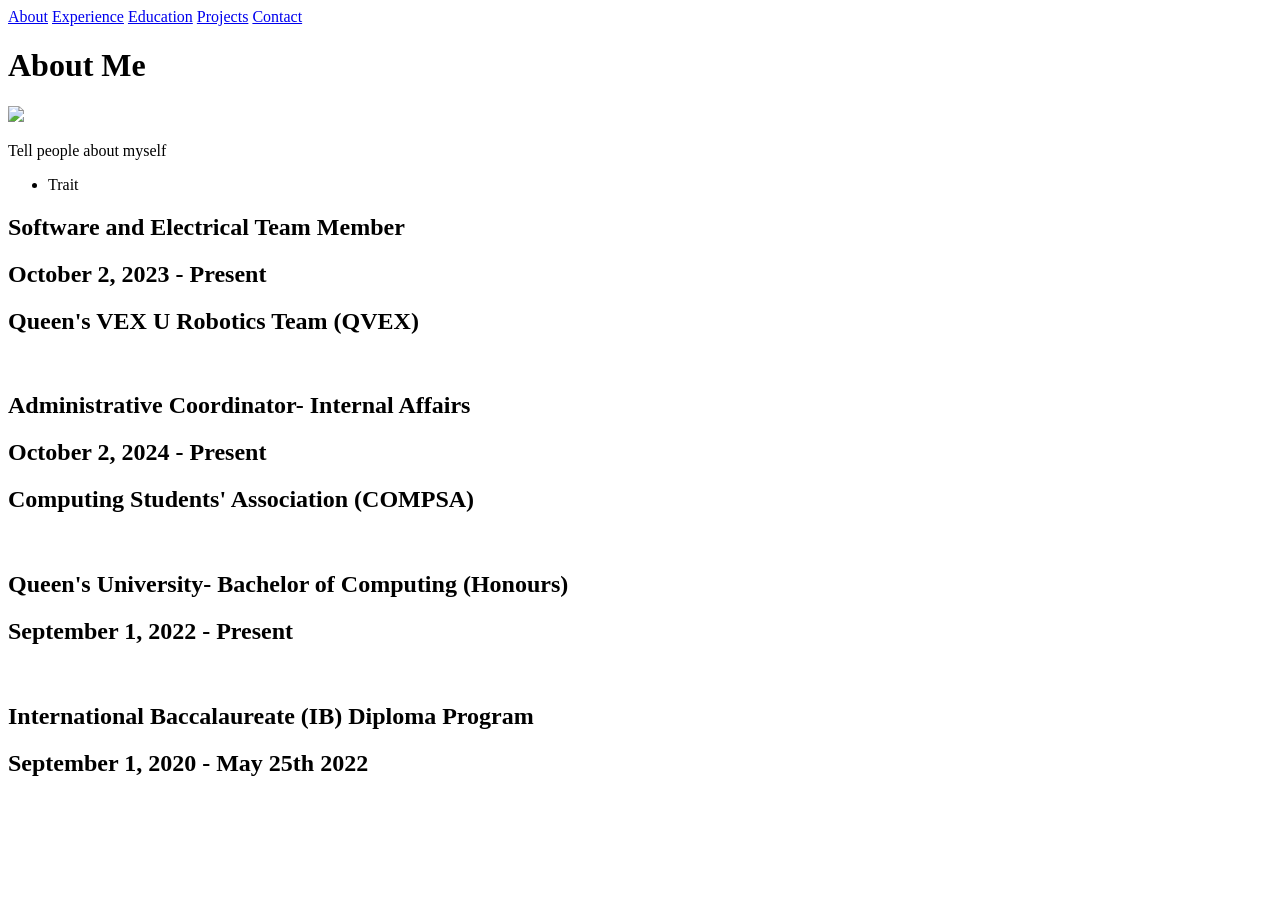
==== index.html @ 25662b06 "Basic structure, no styles" ====
<!DOCTYPE html>
<html>
    <head>
        <meta charset="utf-8">
        <title></title>
        <meta name="description" content="">
        <meta name="viewport" content="width=device-width, initial-scale=1">
        <link rel="stylesheet" href="styles/styles.css">
    </head>
    <body>
        <nav>
            <div class="buttons">
                <a href="#about">About</a>
                <a href="#experience">Experience</a>
                <a href="#education">Education</a>
                <a href="#projects">Projects</a>
                <a href="#">Contact</a>
            </div>
        </nav>

        <main>
            <div id="about" class="bio">
                <h1 class="section-header">About Me</h1>
                <!-- Image on the left, bio and skills/traits on right -->
                <div class="profile-photo">
                    <img src="img/profile.jpg">
                </div>
                <div class="bio">
                    <div class="description">
                        <p>Tell people about myself</p>
                    </div>
                    <div class="traits">
                        <!-- Put them in those oval-shaped things, add some hover effects maybe? -->
                         <ul class="traits">
                            <li>Trait</li>
                         </ul>
                    </div>
                </div>
            </div>

            <!-- Some stuff between sections if you want -->

            <div id="experience" class="experiences">
                <div class="entry">
                    <h2 class="entry-name">Software and Electrical Team Member</h2>
                    <h2 class="entry-duration">October 2, 2023 - Present</h2>
                    <h2 class="entry-subname">Queen's VEX U Robotics Team (QVEX)</h2>
                    <div class="entry-description">
                        <!-- Use a p or ul for description? -->
                    </div>
                    <div class="entry-photo">
                        <img src="">
                    </div>
                </div>
                
                <div class="entry">
                    <h2 class="entry-name">Administrative Coordinator- Internal Affairs</h2>
                    <h2 class="entry-duration">October 2, 2024 - Present</h2>
                    <h2 class="entry-subname">Computing Students' Association (COMPSA)</h2>
                    <div class="entry-description">
                        <!-- Use a p or ul for description? -->
                    </div>
                    <div class="entry-photo">
                        <img src="">
                    </div>
                </div>
            </div>

            <div id="education" class="education">
                <div class="entry">
                    <h2 class="entry-name">Queen's University- Bachelor of Computing (Honours)</h2>
                    <h2 class="entry-duration">September 1, 2022 - Present</h2>
                    <div class="entry-description">
                        <!-- Use a p or ul for description? -->
                    </div>
                    <div class="entry-photo">
                        <img src="">
                    </div>
                </div>

                <div class="entry">
                    <h2 class="entry-name">International Baccalaureate (IB) Diploma Program</h2>
                    <h2 class="entry-duration">September 1, 2020 - May 25th 2022</h2>
                    <div class="entry-description">
                        <!-- Use a p or ul for description? -->
                    </div>
                    <div class="entry-photo">
                        <img src="">
                    </div>
                </div>
            </div>
        </main>

        <footer id="contact">
            <!-- Linkedin, github, phone(?), queen's email, i dont want my contact info getting scraped though-->
             <span class="contact">
                <!-- An SVG and a name/link -->
             </span>
        </footer>
    </body>
</html>
---- styles/styles.css ----
/* Color scheme */
/* Spacing index e.g. 4px, 8px, etc... */
/* Font size index */
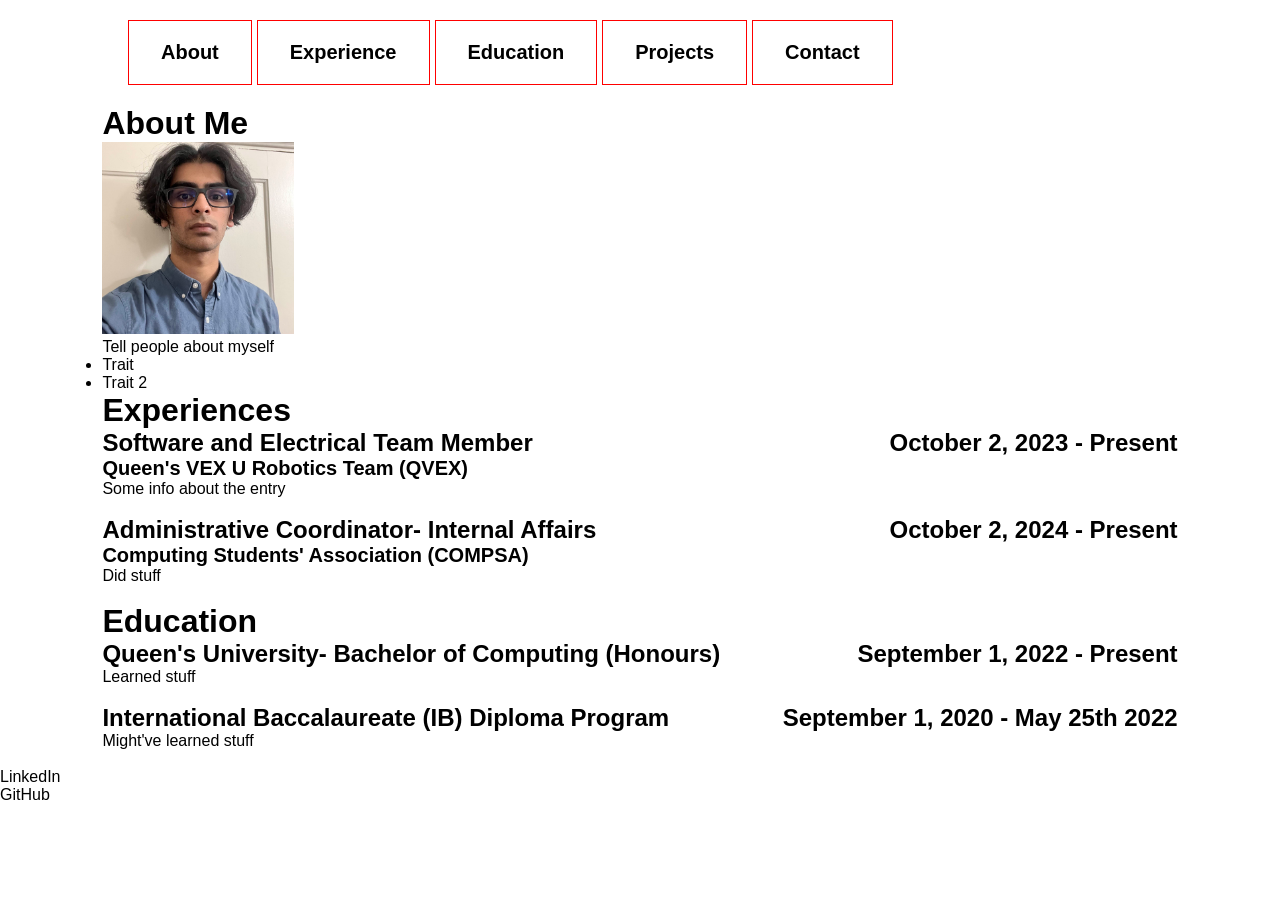
==== commit f83bdaf3: "More content and very basic layout work" ====
--- a/index.html
+++ b/index.html
@@ -9,13 +9,11 @@
     </head>
     <body>
         <nav>
-            <div class="buttons">
-                <a href="#about">About</a>
-                <a href="#experience">Experience</a>
-                <a href="#education">Education</a>
-                <a href="#projects">Projects</a>
-                <a href="#">Contact</a>
-            </div>
+            <a href="#about">About</a>
+            <a href="#experience">Experience</a>
+            <a href="#education">Education</a>
+            <a href="#projects">Projects</a>
+            <a href="#">Contact</a>
         </nav>
 
         <main>
@@ -25,7 +23,7 @@
                 <div class="profile-photo">
                     <img src="img/profile.jpg">
                 </div>
-                <div class="bio">
+                <div class="profile">
                     <div class="description">
                         <p>Tell people about myself</p>
                     </div>
@@ -33,6 +31,7 @@
                         <!-- Put them in those oval-shaped things, add some hover effects maybe? -->
                          <ul class="traits">
                             <li>Trait</li>
+                            <li>Trait 2</li>
                          </ul>
                     </div>
                 </div>
@@ -41,12 +40,16 @@
             <!-- Some stuff between sections if you want -->
 
             <div id="experience" class="experiences">
+                <h1 class="section-header">Experiences</h1>
                 <div class="entry">
-                    <h2 class="entry-name">Software and Electrical Team Member</h2>
-                    <h2 class="entry-duration">October 2, 2023 - Present</h2>
+                    <div class="entry-header">
+                        <h2 class="entry-name">Software and Electrical Team Member</h2>
+                        <h2 class="entry-duration">October 2, 2023 - Present</h2>
+                    </div>
                     <h2 class="entry-subname">Queen's VEX U Robotics Team (QVEX)</h2>
                     <div class="entry-description">
                         <!-- Use a p or ul for description? -->
+                         <p>Some info about the entry</p>
                     </div>
                     <div class="entry-photo">
                         <img src="">
@@ -54,11 +57,14 @@
                 </div>
                 
                 <div class="entry">
-                    <h2 class="entry-name">Administrative Coordinator- Internal Affairs</h2>
-                    <h2 class="entry-duration">October 2, 2024 - Present</h2>
+                    <div class="entry-header">
+                        <h2 class="entry-name">Administrative Coordinator- Internal Affairs</h2>
+                        <h2 class="entry-duration">October 2, 2024 - Present</h2>
+                    </div>
                     <h2 class="entry-subname">Computing Students' Association (COMPSA)</h2>
                     <div class="entry-description">
                         <!-- Use a p or ul for description? -->
+                         <p>Did stuff</p>
                     </div>
                     <div class="entry-photo">
                         <img src="">
@@ -67,11 +73,15 @@
             </div>
 
             <div id="education" class="education">
+                <h1 class="section-header">Education</h1>
                 <div class="entry">
-                    <h2 class="entry-name">Queen's University- Bachelor of Computing (Honours)</h2>
-                    <h2 class="entry-duration">September 1, 2022 - Present</h2>
+                    <div class="entry-header">
+                        <h2 class="entry-name">Queen's University- Bachelor of Computing (Honours)</h2>
+                        <h2 class="entry-duration">September 1, 2022 - Present</h2>
+                    </div>
                     <div class="entry-description">
                         <!-- Use a p or ul for description? -->
+                         <p>Learned stuff</p>
                     </div>
                     <div class="entry-photo">
                         <img src="">
@@ -79,10 +89,13 @@
                 </div>
 
                 <div class="entry">
-                    <h2 class="entry-name">International Baccalaureate (IB) Diploma Program</h2>
-                    <h2 class="entry-duration">September 1, 2020 - May 25th 2022</h2>
+                    <div class="entry-header">
+                        <h2 class="entry-name">International Baccalaureate (IB) Diploma Program</h2>
+                        <h2 class="entry-duration">September 1, 2020 - May 25th 2022</h2>
+                    </div>
                     <div class="entry-description">
                         <!-- Use a p or ul for description? -->
+                         <p>Might've learned stuff</p>
                     </div>
                     <div class="entry-photo">
                         <img src="">
@@ -95,6 +108,10 @@
             <!-- Linkedin, github, phone(?), queen's email, i dont want my contact info getting scraped though-->
              <span class="contact">
                 <!-- An SVG and a name/link -->
+                 <ul>
+                    <li>LinkedIn</li>
+                    <li>GitHub</li>
+                 </ul>
              </span>
         </footer>
     </body>
--- a/styles/styles.css
+++ b/styles/styles.css
@@ -1,3 +1,70 @@
 /* Color scheme */
 /* Spacing index e.g. 4px, 8px, etc... */
-/* Font size index */+/* Font size index */
+
+/*
+SPACING SYSTEM (px)
+2 / 4 / 8 / 12 / 16 / 24 / 32 / 48 / 64 / 80 / 96 / 128
+
+FONT SIZE SYSTEM (px)
+10 / 12 / 14 / 16 / 18 / 20 / 24 / 30 / 36 / 44 / 52 / 62 / 74 / 86 / 98
+
+MAIN COLOR: 
+  TINTS: 
+GRAY COLOR: 
+  TINTS: 
+
+ICON PACK: 
+*/
+
+* {
+  margin: 0;
+  padding: 0;
+  box-sizing: border-box;
+  font-family: sans-serif;
+}
+
+body {
+
+}
+
+nav {
+  display: flex;
+  margin: 20px 10vw;
+  gap: 5px;
+  justify-content: flex-start;
+}
+
+nav > a, nav > a:visited {
+  text-decoration: none;
+  color: black;
+  padding: 20px 32px;
+  border: 1px solid red;
+  font-size: 20px;
+  font-weight: 700;
+}
+
+main {
+  padding: 0 8vw;
+}
+
+.bio {
+
+}
+
+.section-header {
+
+}
+
+.profile-photo > img{
+  width: 15vw;
+}
+
+.entry-header {
+  display: flex;
+  justify-content: space-between;
+}
+
+.entry-subname {
+  font-size: 20px;
+}
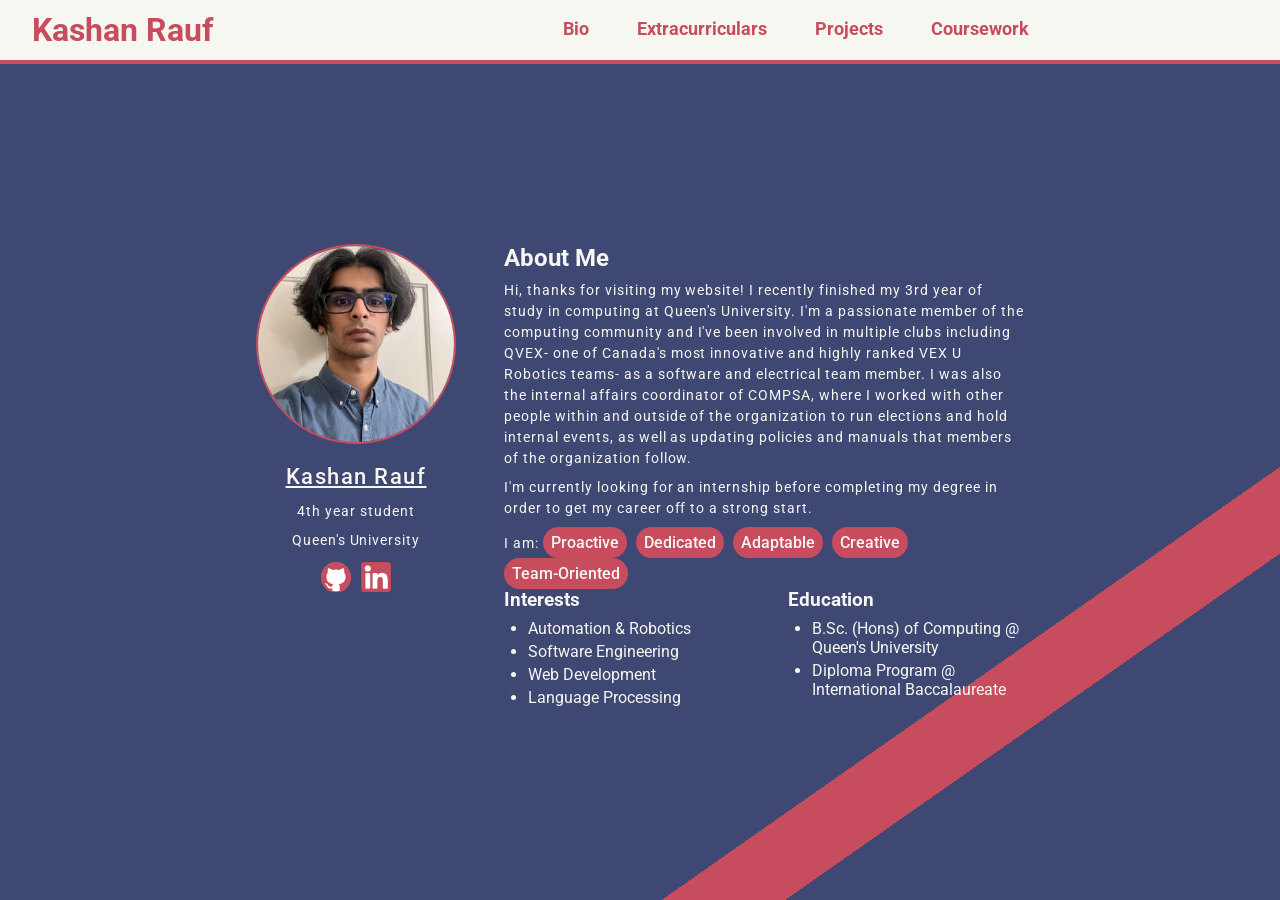
==== commit cc7fece8: "Overall layout and some content." ====
--- a/index.html
+++ b/index.html
@@ -1,118 +1,153 @@
 <!DOCTYPE html>
 <html>
-    <head>
-        <meta charset="utf-8">
-        <title></title>
-        <meta name="description" content="">
-        <meta name="viewport" content="width=device-width, initial-scale=1">
-        <link rel="stylesheet" href="styles/styles.css">
-    </head>
-    <body>
-        <nav>
-            <a href="#about">About</a>
-            <a href="#experience">Experience</a>
-            <a href="#education">Education</a>
-            <a href="#projects">Projects</a>
-            <a href="#">Contact</a>
+<head>
+    <meta charset="utf-8">
+    <title>Kashan Rauf</title>
+    <meta name="viewport" content="width=device-width, initial-scale=1">
+
+    <link rel="preconnect" href="https://fonts.googleapis.com">
+    <link rel="preconnect" href="https://fonts.gstatic.com" crossorigin>
+    <link
+        href="https://fonts.googleapis.com/css2?family=Roboto:ital,wght@0,100..900;1,100..900&family=Rubik:ital,wght@0,300..900;1,300..900&display=swap"
+        rel="stylesheet">
+    <link rel="stylesheet" href="styles/styles.css">
+</head>
+
+<body>
+    <header>
+        <h1>Kashan Rauf</h1>
+        <nav class="quick-links">
+            <ul>
+                <li><a href="#bio">Bio</a></li>
+                <li><a href="#extracurriculars">Extracurriculars</a></li>
+                <li><a href="#projects">Projects</a></li>
+                <li><a href="#coursework">Coursework</a></li>
+            </ul>
         </nav>
 
-        <main>
-            <div id="about" class="bio">
-                <h1 class="section-header">About Me</h1>
-                <!-- Image on the left, bio and skills/traits on right -->
-                <div class="profile-photo">
-                    <img src="img/profile.jpg">
-                </div>
-                <div class="profile">
-                    <div class="description">
-                        <p>Tell people about myself</p>
-                    </div>
-                    <div class="traits">
-                        <!-- Put them in those oval-shaped things, add some hover effects maybe? -->
-                         <ul class="traits">
-                            <li>Trait</li>
-                            <li>Trait 2</li>
-                         </ul>
-                    </div>
+        <div>
+        </div>
+    </header>
+
+    <main>
+        <div id="bio" class="subsection">
+            <div class="profile-left">
+                <img class="pfp" src="img/profile.jpg" />
+                <p>Kashan Rauf</p>
+                <p>4th year student</p>
+                <p>Queen's University</p>
+                <div class="socials">
+                    <span>
+                        <a href="https://github.com/KashanRauf" target="_blank">
+                            <svg class="social" viewBox="-2 -2 24.00 24.00" version="1.1"
+                                xmlns="http://www.w3.org/2000/svg" xmlns:xlink="http://www.w3.org/1999/xlink"
+                                fill="#ffffff" stroke="#ffffff" transform="rotate(0)">
+                                <g id="SVGRepo_bgCarrier" stroke-width="0"
+                                    transform="translate(1.8999999999999986,1.8999999999999986), scale(0.81)">
+                                    <rect x="-2" y="-2" width="24.00" height="24.00" rx="12" fill="#ffffff"
+                                        strokewidth="0"></rect>
+                                </g>
+                                <g id="SVGRepo_tracerCarrier" stroke-linecap="round" stroke-linejoin="round"
+                                    stroke="#CCCCCC" stroke-width="0.04"></g>
+                                <g id="SVGRepo_iconCarrier">
+                                    <defs> </defs>
+                                    <g id="Page-1" stroke-width="0.0002" fill="none" fill-rule="evenodd">
+                                        <g id="Dribbble-Light-Preview" transform="translate(-140.000000, -7559.000000)"
+                                            fill="#c74c5d">
+                                            <g id="icons" transform="translate(56.000000, 160.000000)">
+                                                <path
+                                                    d="M94,7399 C99.523,7399 104,7403.59 104,7409.253 C104,7413.782 101.138,7417.624 97.167,7418.981 C96.66,7419.082 96.48,7418.762 96.48,7418.489 C96.48,7418.151 96.492,7417.047 96.492,7415.675 C96.492,7414.719 96.172,7414.095 95.813,7413.777 C98.04,7413.523 100.38,7412.656 100.38,7408.718 C100.38,7407.598 99.992,7406.684 99.35,7405.966 C99.454,7405.707 99.797,7404.664 99.252,7403.252 C99.252,7403.252 98.414,7402.977 96.505,7404.303 C95.706,7404.076 94.85,7403.962 94,7403.958 C93.15,7403.962 92.295,7404.076 91.497,7404.303 C89.586,7402.977 88.746,7403.252 88.746,7403.252 C88.203,7404.664 88.546,7405.707 88.649,7405.966 C88.01,7406.684 87.619,7407.598 87.619,7408.718 C87.619,7412.646 89.954,7413.526 92.175,7413.785 C91.889,7414.041 91.63,7414.493 91.54,7415.156 C90.97,7415.418 89.522,7415.871 88.63,7414.304 C88.63,7414.304 88.101,7413.319 87.097,7413.247 C87.097,7413.247 86.122,7413.234 87.029,7413.87 C87.029,7413.87 87.684,7414.185 88.139,7415.37 C88.139,7415.37 88.726,7417.2 91.508,7416.58 C91.513,7417.437 91.522,7418.245 91.522,7418.489 C91.522,7418.76 91.338,7419.077 90.839,7418.982 C86.865,7417.627 84,7413.783 84,7409.253 C84,7403.59 88.478,7399 94,7399"
+                                                    id="github-[#c74c5d]"> </path>
+                                            </g>
+                                        </g>
+                                    </g>
+                                </g>
+                            </svg>
+                        </a>
+                    </span>
+                    <span>
+                        <a href="https://www.linkedin.com/in/kashan-rauf/" target="_blank">
+                            <svg class="social" version="1.1" id="Layer_1" xmlns="http://www.w3.org/2000/svg"
+                                xmlns:xlink="http://www.w3.org/1999/xlink" viewBox="-38.2 -38.2 458.40 458.40"
+                                xml:space="preserve" fill="#000000" stroke="#000000">
+                                <g id="SVGRepo_bgCarrier" stroke-width="0"
+                                    transform="translate(45.84,45.84), scale(0.76)">
+                                    <rect x="-38.2" y="-38.2" width="458.40" height="458.40" rx="0" fill="#ffffff"
+                                        strokewidth="0"></rect>
+                                </g>
+                                <g id="SVGRepo_tracerCarrier" stroke-linecap="round" stroke-linejoin="round"
+                                    stroke="#CCCCCC" stroke-width="0.764"></g>
+                                <g id="SVGRepo_iconCarrier">
+                                    <path style="fill:#c74c5d;"
+                                        d="M347.445,0H34.555C15.471,0,0,15.471,0,34.555v312.889C0,366.529,15.471,382,34.555,382h312.889 C366.529,382,382,366.529,382,347.444V34.555C382,15.471,366.529,0,347.445,0z M118.207,329.844c0,5.554-4.502,10.056-10.056,10.056 H65.345c-5.554,0-10.056-4.502-10.056-10.056V150.403c0-5.554,4.502-10.056,10.056-10.056h42.806 c5.554,0,10.056,4.502,10.056,10.056V329.844z M86.748,123.432c-22.459,0-40.666-18.207-40.666-40.666S64.289,42.1,86.748,42.1 s40.666,18.207,40.666,40.666S109.208,123.432,86.748,123.432z M341.91,330.654c0,5.106-4.14,9.246-9.246,9.246H286.73 c-5.106,0-9.246-4.14-9.246-9.246v-84.168c0-12.556,3.683-55.021-32.813-55.021c-28.309,0-34.051,29.066-35.204,42.11v97.079 c0,5.106-4.139,9.246-9.246,9.246h-44.426c-5.106,0-9.246-4.14-9.246-9.246V149.593c0-5.106,4.14-9.246,9.246-9.246h44.426 c5.106,0,9.246,4.14,9.246,9.246v15.655c10.497-15.753,26.097-27.912,59.312-27.912c73.552,0,73.131,68.716,73.131,106.472 L341.91,330.654L341.91,330.654z">
+                                    </path>
+                                </g>
+                            </svg>
+                        </a>
+                    </span>
                 </div>
             </div>
+            <div class="profile-main">
+                <h2>About Me</h2>
+                <p>
+                    Hi, thanks for visiting my website! I recently finished my 3rd year of study in computing at Queen's
+                    University.
+                    I'm a passionate member of the computing community and I've been involved in multiple clubs
+                    including QVEX- one of Canada's
+                    most innovative and highly ranked VEX U Robotics teams- as a software and electrical team member. I
+                    was also the internal
+                    affairs coordinator of COMPSA, where I worked with other people within and outside of
+                    the organization to run elections and hold internal events, as well as updating policies and manuals
+                    that members of the organization
+                    follow.
+                </p>
+                <p>
+                    I'm currently looking for an internship before completing my degree in order to get my career off to
+                    a strong start.
+                </p>
 
-            <!-- Some stuff between sections if you want -->
-
-            <div id="experience" class="experiences">
-                <h1 class="section-header">Experiences</h1>
-                <div class="entry">
-                    <div class="entry-header">
-                        <h2 class="entry-name">Software and Electrical Team Member</h2>
-                        <h2 class="entry-duration">October 2, 2023 - Present</h2>
-                    </div>
-                    <h2 class="entry-subname">Queen's VEX U Robotics Team (QVEX)</h2>
-                    <div class="entry-description">
-                        <!-- Use a p or ul for description? -->
-                         <p>Some info about the entry</p>
-                    </div>
-                    <div class="entry-photo">
-                        <img src="">
-                    </div>
-                </div>
-                
-                <div class="entry">
-                    <div class="entry-header">
-                        <h2 class="entry-name">Administrative Coordinator- Internal Affairs</h2>
-                        <h2 class="entry-duration">October 2, 2024 - Present</h2>
-                    </div>
-                    <h2 class="entry-subname">Computing Students' Association (COMPSA)</h2>
-                    <div class="entry-description">
-                        <!-- Use a p or ul for description? -->
-                         <p>Did stuff</p>
-                    </div>
-                    <div class="entry-photo">
-                        <img src="">
-                    </div>
+                <div class="traits">
+                    <p style="display: inline;">I am: </p>
+                    <li>Proactive</li>
+                    <li>Dedicated</li>
+                    <li>Adaptable</li>
+                    <li>Creative</li>
+                    <li>Team-Oriented</li>
                 </div>
             </div>
+            <div class="profile-sub">
+                <h3>Interests</h3>
+                <ul>
+                    <li>Automation & Robotics</li>
+                    <li>Software Engineering</li>
+                    <li>Web Development</li>
+                    <li>Language Processing</li>
+                </ul>
+            </div>
+            <div class="profile-sub">
+                <h3>Education</h3>
+                <ul>
+                    <li>B.Sc. (Hons) of Computing @ Queen's University</li>
+                    <li>Diploma Program @ International Baccalaureate</li>
+                </ul>
+            </div>
+        </div>
+        
+        <div id="extracurriculars" class="subsection" style="border: solid 1px cadetblue;">
+            <h2>Extracurricular Experiences</h2>
+        </div>
 
-            <div id="education" class="education">
-                <h1 class="section-header">Education</h1>
-                <div class="entry">
-                    <div class="entry-header">
-                        <h2 class="entry-name">Queen's University- Bachelor of Computing (Honours)</h2>
-                        <h2 class="entry-duration">September 1, 2022 - Present</h2>
-                    </div>
-                    <div class="entry-description">
-                        <!-- Use a p or ul for description? -->
-                         <p>Learned stuff</p>
-                    </div>
-                    <div class="entry-photo">
-                        <img src="">
-                    </div>
-                </div>
+        <div id="projects" class="subsection" style="border: solid 1px cadetblue;">
+            <h2>Personal Projects</h2>
+        </div>
 
-                <div class="entry">
-                    <div class="entry-header">
-                        <h2 class="entry-name">International Baccalaureate (IB) Diploma Program</h2>
-                        <h2 class="entry-duration">September 1, 2020 - May 25th 2022</h2>
-                    </div>
-                    <div class="entry-description">
-                        <!-- Use a p or ul for description? -->
-                         <p>Might've learned stuff</p>
-                    </div>
-                    <div class="entry-photo">
-                        <img src="">
-                    </div>
-                </div>
-            </div>
-        </main>
+        <div id="coursework" class="subsection" style="border: solid 1px cadetblue;">
+            <h2>Coursework</h2>
+        </div>
+    </main>
 
-        <footer id="contact">
-            <!-- Linkedin, github, phone(?), queen's email, i dont want my contact info getting scraped though-->
-             <span class="contact">
-                <!-- An SVG and a name/link -->
-                 <ul>
-                    <li>LinkedIn</li>
-                    <li>GitHub</li>
-                 </ul>
-             </span>
-        </footer>
-    </body>
+    <footer>
+
+    </footer>
+</body>
 </html>
--- a/styles/styles.css
+++ b/styles/styles.css
@@ -1,7 +1,3 @@
-/* Color scheme */
-/* Spacing index e.g. 4px, 8px, etc... */
-/* Font size index */
-
 /*
 SPACING SYSTEM (px)
 2 / 4 / 8 / 12 / 16 / 24 / 32 / 48 / 64 / 80 / 96 / 128
@@ -9,62 +5,189 @@
 FONT SIZE SYSTEM (px)
 10 / 12 / 14 / 16 / 18 / 20 / 24 / 30 / 36 / 44 / 52 / 62 / 74 / 86 / 98
 
-MAIN COLOR: 
+MAIN COLOR: #3F4773
   TINTS: 
-GRAY COLOR: 
+GRAY COLOR 1: #c74c5d
   TINTS: 
+GRAY COLOR 2: ##F7F7F2
+  TINTS: 
+HIGHLIGHT COLOR: #c74c5d
 
 ICON PACK: 
 */
+
+:root {
+  --main-col: #3F4773;
+  --gray-1: #c74c5d;
+  --gray-2: #F7F7F2;
+  --highlight-col: #c74c5d;
+}
 
 * {
   margin: 0;
   padding: 0;
   box-sizing: border-box;
-  font-family: sans-serif;
+  font-family: "Roboto", sans-serif;
 }
 
 body {
+  background-color: var(--gray-2);
+  color: var(--gray-1);
+  display: grid;
+  grid-template-rows: 64px 1fr;
+  grid-template-columns: auto;
+  height: 100vh;
+}
 
+header {
+  display: flex;
+  align-items: center;
+  justify-content: space-between;
+  padding: 0 32px;
+  border-bottom: solid 4px var(--gray-1);
 }
 
 nav {
-  display: flex;
-  margin: 20px 10vw;
-  gap: 5px;
-  justify-content: flex-start;
+  height: 100%;
 }
 
-nav > a, nav > a:visited {
-  text-decoration: none;
-  color: black;
-  padding: 20px 32px;
-  border: 1px solid red;
-  font-size: 20px;
-  font-weight: 700;
+.quick-links > ul {
+  display: flex;
+  width: 30vw;
+  align-items: center;
+  height: 100%;
+  list-style: none;
+
+  li {
+    height: 100%;
+    font-size: 18px;
+    font-weight: bold;
+    padding: 18px 24px;
+    box-shadow: inset 0 0px 0 -1px var(--gray-1);
+    transition: box-shadow .15s ease-in-out;
+
+    &:hover {
+      box-shadow: inset 0 -62px 0 -1px var(--gray-1);
+      color: var(--gray-2);
+      cursor: pointer;
+    }
+  }
+
+  a, a:hover, a:visited {
+    color: inherit;
+    text-decoration: none;
+  }
 }
 
 main {
-  padding: 0 8vw;
+  /* background-color: var(--main-col); */
+  background-image: linear-gradient(145deg, var(--main-col) 0 75%, var(--highlight-col) 75% 80%, var(--main-col) 80% 100%);
+  color: var(--gray-2);
+  padding: 0 20%;
+  
+  & p {
+    font-size: 14px;
+    line-height: 1.5em;
+    letter-spacing: .07em;
+  }
+
+  overflow-y: scroll;
+  scroll-behavior: smooth;
+  scrollbar-color: var(--gray-2) transparent;
+  scrollbar-width: thin;
+  scroll-snap-type: y proximity;
 }
 
-.bio {
-
+.subsection {
+  padding: 20vh 0;
+  margin-bottom: 12vh;
+  scroll-snap-align: start;
 }
 
-.section-header {
+#bio {
+  display: grid;
+  grid-template-columns: auto 1fr 1fr;
+  grid-template-rows: 1.8fr 1fr;
+  column-gap: 48px;
+  
 
+  & .traits > li {
+    display: inline-block;
+    color: var(--gray-2);
+    background-color: var(--highlight-col);
+    padding: 6px 8px;
+    border-radius: 24px;
+    font-weight: 500;
+    margin-right: 5px;
+    transition-duration: .35s;
+
+    &:hover {
+      cursor: pointer;
+      box-shadow: 0 2px 8px #dd6e7daa;
+      transform: translateY(-5px);
+    }
+  }
 }
 
-.profile-photo > img{
-  width: 15vw;
+.profile-left {
+  grid-row: 1 / 3;
+  grid-column: 1;
+  font-size: 18px;
+  text-align: center;
+
+  & > * {
+    margin-bottom: 8px;
+  }
+
+  & p:nth-of-type(1) {
+    font-size: 22px;
+    text-decoration: underline;
+    font-weight: 500;
+  }
 }
 
-.entry-header {
-  display: flex;
-  justify-content: space-between;
+.profile-main {
+  grid-row: 1;
+  grid-column: 2 / 4;
+
+  h2 {
+    margin-bottom: 8px;
+  }
+
+  p {
+    margin-bottom: 8px;
+  }
 }
 
-.entry-subname {
-  font-size: 20px;
+.profile-sub {
+  h3 {
+    margin-bottom: 8px;
+  }
+
+  ul {
+    margin-left: 24px;
+    li {
+      margin-bottom: 4px;
+    }
+  }
+}
+
+.pfp {
+  height: 200px;
+  border-radius: 50%;
+  border: solid 2px var(--highlight-col);
+  margin-bottom: 12px;
+}
+
+
+/* SVG Icons */
+.socials {
+  & a, a:hover, a:visited {
+    text-decoration: none;
+  }
+}
+
+.social {
+  height: 36px;
+  width: 36px;
 }
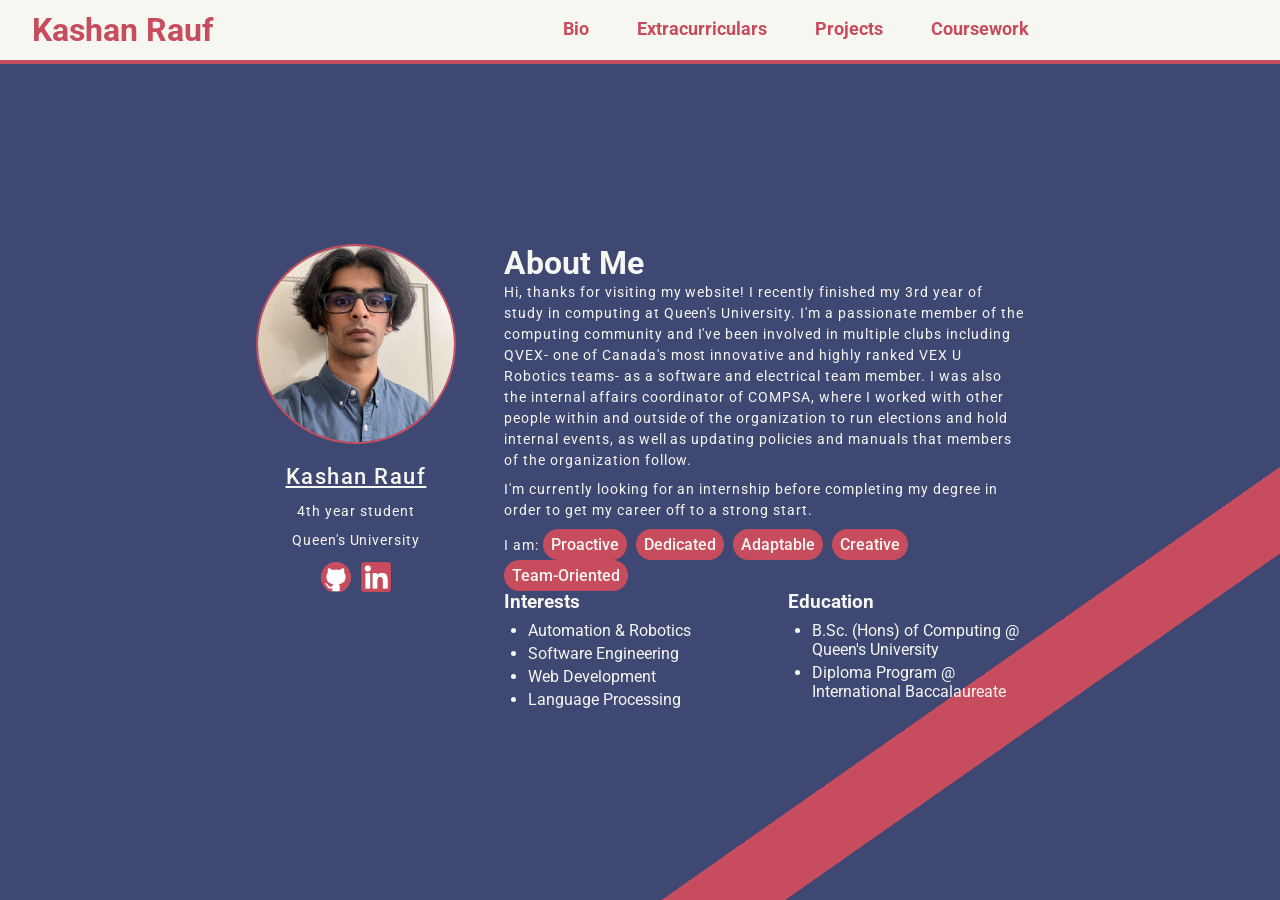
==== commit 3d6d1c23: "Added extracurriculars and part of projects section." ====
--- a/index.html
+++ b/index.html
@@ -88,7 +88,7 @@
                 </div>
             </div>
             <div class="profile-main">
-                <h2>About Me</h2>
+                <h1>About Me</h1>
                 <p>
                     Hi, thanks for visiting my website! I recently finished my 3rd year of study in computing at Queen's
                     University.
@@ -133,16 +133,96 @@
             </div>
         </div>
         
-        <div id="extracurriculars" class="subsection" style="border: solid 1px cadetblue;">
-            <h2>Extracurricular Experiences</h2>
-        </div>
-
-        <div id="projects" class="subsection" style="border: solid 1px cadetblue;">
-            <h2>Personal Projects</h2>
-        </div>
-
-        <div id="coursework" class="subsection" style="border: solid 1px cadetblue;">
-            <h2>Coursework</h2>
+        <div id="extracurriculars" class="subsection">
+            <h1>Extracurricular Experiences</h1>
+            <div class="subsection-entry">
+                <!-- Position and time range -->
+                <div class="entry-header">
+                    <h2>Software & Electrical Team Member</h2>
+                    <h2>Oct. 2023 - Present</h2>
+                </div>
+                <div class="entry-body">
+                    <div>
+                        <!-- Organization -->
+                        <h3>Queen's VEX U Robotics Team</h3>
+                        <ul>
+                            <li>As a member of QVEX, I've had the chance to work with and learn from many talented peers and contribute to innovative, game-changing solutions to design problems faced by VEX Robotics teams.</li>
+                            <li>Encapsulated and integrated complex hardware subsystems to enable autonomous programming with real-time systems and remote control of robots for use in testing components and competitions.</li>
+                            <li>Designing and testing custom electronics and embedded systems, enabling support for innovative solutions using computer vision and Lidar-based GNC used by sophisticated autonomous routines.</li>
+                            <li>Used Rust to develop and document modules for the team's robot programming library, which enabled wireless communication between robots using radio components.</li>
+                        </ul>
+                    </div>
+                    <img src="img/qvex.jpg"/>
+                </div>
+            </div>
+
+            <div class="subsection-entry">
+                <!-- Position and time range -->
+                <div class="entry-header">
+                    <h2>Administrative Coordinator</h2>
+                    <h2>Oct. 2024 - May 2025</h2>
+                </div>
+                <div class="entry-body">
+                    <div>
+                        <!-- Organization -->
+                        <h3>Computing Students' Association</h3>
+                        <ul>
+                            <li>Joining COMPSA was my way of giving back to the amazing community that makes the Computing faculty at Queen's special. I had the chance to work with other students of all years, as well as organizations outside of Computing such as the HSS and AMS to organize events and make decisions that enhance the student life at Queen's.</li>
+                            <li>Tasked with overseeing the internal affairs of the organization and ensure proceedings run smoothly during council meetings and general assembly where decisions impacting over 1000 students are made.</li>
+                            <li>Ensure that constitution and policies align with organization/school values and incorporating them into activities and initiatives.</li>
+                            <li>Planning COMPSA council elections for executives and directors by gathering nominations, overseeing campaigning periods, and managing polls. Successfully coordinated with other organizations to execute, while working with marketing team to achieve a voter turnout of over 450 eligible students.</li>
+                        </ul>
+                    </div>
+                    <img src="put the group or portfolio photo here"/>
+                </div>
+            </div>
+        </div>
+
+        <div id="projects" class="subsection">
+            <h1>Personal Projects</h1>
+            <div class="subsection-entry">
+                <!-- Title with link -->
+                <div class="entry-header">
+                    <h2>Twitter Recreation</h2>
+                </div>
+                <div class="entry-body">
+                    <div>
+                        <!-- Tech Stack -->
+                        <h3>Java, Maven, Spring Boot, Spring Security, ReactJS, MySQL, JWT</h3>
+                        <ul>
+                            <li>The aim of this project is to recreate X (formerly Twitter) using technologies and skills I had been working on in smaller-scale projects. It is currently a work in progress but substantial progress has been made.</li>
+                            <li>My intention is not to copy every feature, but to make a web app with a very similar premise. I do not intend to implement every feature that X has, but to focus on major functionalities and original features not seen in X.</li>
+                            <li>Implements the Spring Boot/Security architectures to handle requests such as stateless authentication/registration and interaction with users and posts through secure REST APIs.</li>
+                            <li>The React-powered frontend mimics the original's to a degree, and it enables the intended user experiences- whether it be recreated or original.</li>
+                            <li>The unique features aim to emphasize internet subcultures and styles of communication that Gen Z is familiar with. One such example is the emote system, which allows for non-standard emoticons that align with references, ideas, and humour that Gen Z is familiar with.</li>
+                        </ul>
+                    </div>
+                    <img src=""/>
+                </div>
+            </div>
+            
+            <div class="subsection-entry">
+                <!-- Title with link -->
+                <div class="entry-header">
+                    <h2>Flight Booking System</h2>
+                </div>
+                <div class="entry-body">
+                    <div>
+                        <!-- Tech Stack -->
+                        <h3>Python, Flask, PyTest, MongoDB Atlas, HTML/CSS, Selenium</h3>
+                        <ul>
+                            <li>A group project I worked on with 2 others for a course: CISC 327 (Software Quality Assurance).</li>
+                            <li>The intention of the project is to give students the opportunity to work together in an agile, iterative development style to develop a piece of software complete with unit, integration, and coverage tests.</li>
+                            <li>The Flask frontend interacts with the Python backend to fetch/send data about users, available flights, and bookings to/from the NoSQL database.</li>
+                        </ul>
+                    </div>
+                    <img src=""/>
+                </div>
+            </div>
+        </div>
+
+        <div id="coursework" class="subsection">
+            <h1>Coursework</h1>
         </div>
     </main>
 
--- a/styles/styles.css
+++ b/styles/styles.css
@@ -18,9 +18,10 @@
 
 :root {
   --main-col: #3F4773;
-  --gray-1: #c74c5d;
+  --gray-1: #C74C5D;
   --gray-2: #F7F7F2;
-  --highlight-col: #c74c5d;
+  --gray-2-alt: #F7F7F2ca;
+  --highlight-col: #C74C5D;
 }
 
 * {
@@ -179,6 +180,39 @@
   margin-bottom: 12px;
 }
 
+.subsection-entry {
+  
+  margin: 12px 0;
+  .entry-header {
+    display: flex;
+    justify-content: space-between;
+    margin-bottom: 4px;
+    letter-spacing: .09em;
+  }
+
+  .entry-body {
+    letter-spacing: .07em;
+    padding: 0 8px;
+    display: flex;
+    justify-content: space-between;
+
+    ul {
+      margin-left: 24px;
+
+      li {
+        margin-bottom: 4px;
+        letter-spacing: .04em;
+        color: var(--gray-2-alt);
+      }
+    }
+
+    img {
+      margin-left: 18px;
+      max-width: 275px;
+      height: auto;
+    }
+  }
+}
 
 /* SVG Icons */
 .socials {
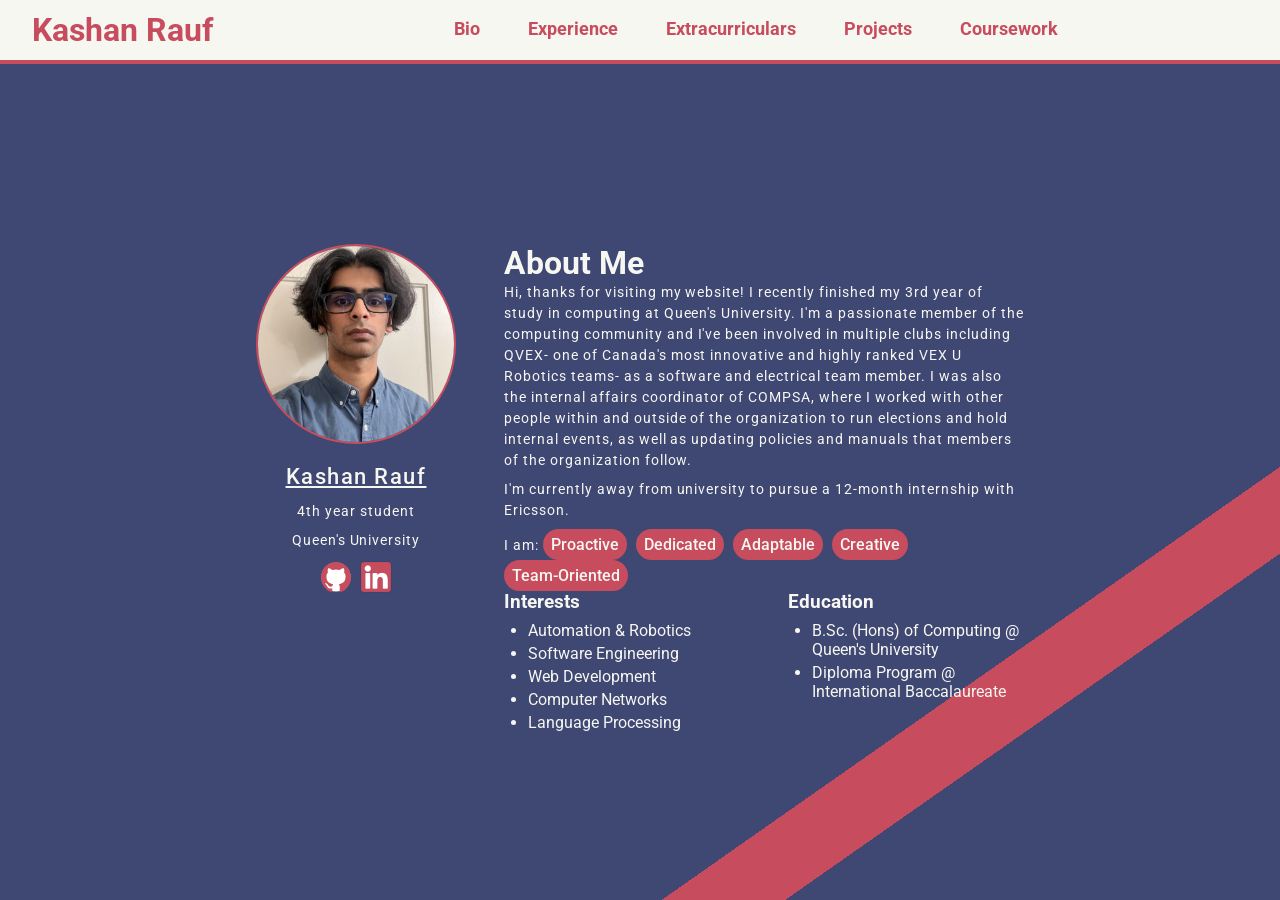
==== commit 15efc851: "Added an experience section and updated with upcoming internship." ====
--- a/index.html
+++ b/index.html
@@ -19,12 +19,15 @@
         <nav class="quick-links">
             <ul>
                 <li><a href="#bio">Bio</a></li>
+                <li><a href="#experience">Experience</a></li>
                 <li><a href="#extracurriculars">Extracurriculars</a></li>
                 <li><a href="#projects">Projects</a></li>
                 <li><a href="#coursework">Coursework</a></li>
             </ul>
         </nav>
 
+        <div>
+        </div>
         <div>
         </div>
     </header>
@@ -102,8 +105,7 @@
                     follow.
                 </p>
                 <p>
-                    I'm currently looking for an internship before completing my degree in order to get my career off to
-                    a strong start.
+                    I'm currently away from university to pursue a 12-month internship with Ericsson.
                 </p>
 
                 <div class="traits">
@@ -121,6 +123,7 @@
                     <li>Automation & Robotics</li>
                     <li>Software Engineering</li>
                     <li>Web Development</li>
+                    <li>Computer Networks</li>
                     <li>Language Processing</li>
                 </ul>
             </div>
@@ -132,9 +135,31 @@
                 </ul>
             </div>
         </div>
+
+        <div id="experience" class="subsection">
+            <h1>Experience</h1>
+            <div class="subsection-entry">
+                <div class="entry-header">
+                    <h2>RAN Troubleshooting Tech Support Co-Op</h2>
+                    <h2>Sep. 2025 - Present</h2>
+                </div>
+                <div class="entry-body">
+                    <div>
+                        <h3><a href="https://www.ericsson.com">Ericsson</a></h3>
+                        <ul>
+                            <li>Applied SW troubleshooting methodologies across RAN infrastructure.</li>
+                            <li>Collaborated with a team to analyze and investigate customer issues.</li>
+                            <li>Performing fault reproduction and handling configurations in applying RAN SW architecture and 3GPP.</li>
+                            <li>Operation and maintenance of SW/HW configurations.</li>
+                            <li>Implementation of AI and Machine Learning solutions to enhance uptime and effectiveness.</li>
+                        </ul>
+                    </div>
+                </div>
+            </div>
+        </div>
         
         <div id="extracurriculars" class="subsection">
-            <h1>Extracurricular Experiences</h1>
+            <h1>Extracurricular</h1>
             <div class="subsection-entry">
                 <!-- Position and time range -->
                 <div class="entry-header">
@@ -173,7 +198,7 @@
                             <li>Planning COMPSA council elections for executives and directors by gathering nominations, overseeing campaigning periods, and managing polls. Successfully coordinated with other organizations to execute, while working with marketing team to achieve a voter turnout of over 450 eligible students.</li>
                         </ul>
                     </div>
-                    <img src="put the group or portfolio photo here"/>
+                    <img src="img/compsa.jpg"/>
                 </div>
             </div>
         </div>
@@ -188,7 +213,7 @@
                 <div class="entry-body">
                     <div>
                         <!-- Tech Stack -->
-                        <h3>Java, Maven, Spring Boot, Spring Security, ReactJS, MySQL, JWT</h3>
+                        <h3>Java, Maven, Spring Boot, Spring Security, JavaScript, ReactJS, MySQL, JWT</h3>
                         <ul>
                             <li>The aim of this project is to recreate X (formerly Twitter) using technologies and skills I had been working on in smaller-scale projects. It is currently a work in progress but substantial progress has been made.</li>
                             <li>My intention is not to copy every feature, but to make a web app with a very similar premise. I do not intend to implement every feature that X has, but to focus on major functionalities and original features not seen in X.</li>
@@ -197,7 +222,7 @@
                             <li>The unique features aim to emphasize internet subcultures and styles of communication that Gen Z is familiar with. One such example is the emote system, which allows for non-standard emoticons that align with references, ideas, and humour that Gen Z is familiar with.</li>
                         </ul>
                     </div>
-                    <img src=""/>
+                    <img src="img/twitter_recreation.png"/>
                 </div>
             </div>
             
@@ -219,10 +244,259 @@
                     <img src=""/>
                 </div>
             </div>
+
+            <div class="subsection-entry">
+                <!-- Title with link -->
+                <div class="entry-header">
+                    <h2>Book Catalogue</h2>
+                </div>
+                <div class="entry-body">
+                    <div>
+                        <!-- Tech Stack -->
+                        <h3>JavaScript, MongoDB, ExpressJS, React, NodeJS, Vite</h3>
+                        <ul>
+                            <li>A react web app using the MERN stack, users can create, view, edit, and delete books.</li>
+                            <li>The frontend is modular and flexible since it is composed of several components designed for reusability.</li>
+                            <li>Uses a RESTful web API to allow users to interact with the system.</li>
+                        </ul>
+                    </div>
+                    <img src=""/>
+                </div>
+            </div>
+
+            <div class="subsection-entry">
+                <!-- Title with link -->
+                <div class="entry-header">
+                    <h2>Realm of Ruins (Unity Game)</h2>
+                </div>
+                <div class="entry-body">
+                    <div>
+                        <!-- Tech Stack -->
+                        <h3>Unity, C#</h3>
+                        <ul>
+                            <li>Developed from scratch with the effort of myself and 3 others. Planning, design, and development took place over the course of 3 months as an exhibit for the Queen's 2024 Creative Computing Showcase.</li>
+                            <li>Managed the development process and coordinated meetings and timelines to stay ahead of deadlines and ensure quality and polish.</li>
+                            <li>My main task was programming all mechanics and behaviors, as well as making item and projectile sprites.</li>
+                        </ul>
+                    </div>
+                    <img src="img/unity_game.png"/>
+                </div>
+            </div>
+
+            <div class="subsection-entry">
+                <!-- Title with link -->
+                <div class="entry-header">
+                    <h2>Jetson Carrier Board</h2>
+                </div>
+                <div class="entry-body">
+                    <div>
+                        <!-- Tech Stack -->
+                        <h3>Electrical Engineering, Hardware Debugging, PCB Design, STM32, I2C, PCIe</h3>
+                        <ul>
+                            <li>Solved a critical error in a previous model by reviewing schematics and hardware debugging techniques.</li>
+                            <li>Redesigned various aspects of the previous iteration for compatibility with the Jetson Orin Nano (previously supported the Jetson Nano), including power delivery and sequencing.</li>
+                            <li>Implementing support for I2C cameras and LiDar modules used for computer vision and localization.</li>
+                            <li>Separate "debugging board" for examining input and output data from Jetson using USB and Ethernet.</li>
+                        </ul>
+                    </div>
+                    <img src=""/>
+                </div>
+            </div>
         </div>
 
         <div id="coursework" class="subsection">
             <h1>Coursework</h1>
+            <p>Courses that taught relevant skills/experiences only. Electives not related to the field are not included.</p>
+            <div class="subsection-entry">
+                <!-- Year/Term -->
+                <div class="entry-header">
+                    <h2>Winter 2025 (Third year)</h2>
+                </div>
+                <div class="entry-body">
+                    <div>
+                        <!-- Class/Description -->
+                        <h3>CISC 458- Programming Language Processors</h3>
+                        <ul>
+                            <li>Introduction to the systematic construction of a compiler.</li>
+                            <li>Grammars and languages, scanners, top-down and bottom-up parsing, runtime organization, symbol tables, internal representations; Polish notation, syntax trees, semantic routines, storage allocation, code generation, interpreters.</li>
+                        </ul>
+                        <h3>CISC 365- Algorithms I</h3>
+                        <ul>
+                            <li>Principles of design, analysis and implementation of efficient algorithms. Case studies from a variety of areas illustrate algorithmic paradigms.</li>
+                            <li>Divide and conquer methods, the greedy approach, branch and bound algorithms and dynamic programming.</li>
+                        </ul>
+                        <h3>CISC 352- Artificial Intelligence</h3>
+                        <ul>
+                            <li>An introduction to the basic principles and tools of artificial intelligence. Problem solving methods and knowledge representation techniques.</li>
+                            <li>Applying the intelligent agent paradigm as an underlying model for exploring AI problem domains, tools, and techniques.</li>
+                            <li>Intelligent agents. Search. Constraint satisfaction. Planning/automated planning. Bayesian networks. Probabilistic reasoning. Machine learning and deep learning.</li>
+                        </ul>
+                        <h3>CISC 332- Database Management Systems</h3>
+                        <ul>
+                            <li>Data models: relational, entity-relationship. Relational query languages: relational algebra and SQL. Relational database design.</li>
+                            <li>Application interfaces and embedded SQL. Storage and indexing.</li>
+                        </ul>
+                    </div>
+                </div>
+            </div>
+
+            <div class="subsection-entry">
+                <!-- Year/Term -->
+                <div class="entry-header">
+                    <h2>Fall 2025 (Third year)</h2>
+                </div>
+                <div class="entry-body">
+                    <div>
+                        <!-- Class/Description -->
+                        <h3>CISC 360- Programming Paradigms</h3>
+                        <ul>
+                            <li>Review of imperatives programming features. Introduction to other widely used programming paradigms. Functional programming languages, such as LISP and Haskell. Higher order functions, lazy evaluation, abstract and recursive types, structural induction, symbolic expressions.</li>
+                            <li>Logic programming languages, such as PROLOG. Operational interpretation of predicates and terms, proof search, unification, backtracking. Typical applications.</li>
+                        </ul>
+                        <h3>CISC 327- Software Quality Assurance</h3>
+                        <ul>
+                            <li>Validation of software throughout the life cycle.</li>
+                            <li>Comparative effectiveness in defect removal of formal methods (proofs of correctness), inspection (walkthroughs and reviews), and testing (unit, integration, and system testing; white box versus black box).</li>
+                        </ul>
+                        <h3>CISC 324- Operating Systems</h3>
+                        <ul>
+                            <li>Layered operating systems for conventional shared memory computers: concurrent processes.</li>
+                            <li>Synchronization and communication. Concurrent algorithms. Scheduling. Deadlock. Memory management. Protection. File systems. Device management. Typical layers.</li>
+                        </ul>
+                        <h3>CISC 322- Software Architecture</h3>
+                        <ul>
+                            <li>Abstractions and patterns of interactions and relationships among modules. Design recovery; relationship of architecture to requirements and testing.</li>
+                            <li>Students in groups of 5-6 analyze an open source repository in 3 stages: theoretical implementation, actual implementation, and improvement.</li>
+                        </ul>
+                    </div>
+                </div>
+            </div>
+
+            <div class="subsection-entry">
+                <!-- Year/Term -->
+                <div class="entry-header">
+                    <h2>Winter 2024 (Second year)</h2>
+                </div>
+                <div class="entry-body">
+                    <div>
+                        <!-- Class/Description -->
+                        <h3>CISC 235- Data Structures</h3>
+                        <ul>
+                            <li>Design and implementation of advanced data structures and related algorithms, including correctness and complexity analysis.</li>
+                            <li>Tradeoffs among alternative implementations of a module interface.</li>
+                        </ul>
+                        <h3>CISC 226- Game Design</h3>
+                        <ul>
+                            <li>An introduction to techniques for designing elementary computer games.</li>
+                            <li>Topics included game development tools and processes, principles of game design, game prototyping and game evaluation.</li>
+                            <li>Students undertook a final project (in teams of 4-5) to make a Unity game by applying the topics they have studied.</li>
+                        </ul>
+                        <h3>CISC 223- Software Specifications</h3>
+                        <ul>
+                            <li>Introduction to techniques for specifying the behaviour of software, with applications of these techniques to design, verification and construction of software.</li>
+                            <li>Logic-based techniques such as loop invariants and class invariants. Automata and grammar-based techniques, with applications to scanners, parsers, user-interface dialogs and embedded systems. Computability issues in software specifications.</li>
+                        </ul>
+                        <h3>CISC 220- System Level programming</h3>
+                        <ul>
+                            <li>Basic concepts of Unix-like systems. Shells and scripting. System-level programming in the C language. Software development tools and techniques.</li>
+                        </ul>
+                        <h3>COGS 100- Intro to Cognitive Science</h3>
+                        <ul>
+                            <li>A multidisciplinary approach to the study of the mind combining approached from philosophy, psychology, linguistics, neuroscience, anthropology, and artificial intelligence.</li>
+                            <li>Logic, rules, concepts, and other mental representations used to generate thought and behaviour. Implementation of computational and cognitive models of mental processes.</li>
+                        </ul>
+                    </div>
+                </div>
+            </div>
+
+            <div class="subsection-entry">
+                <!-- Year/Term -->
+                <div class="entry-header">
+                    <h2>Fall 2023 (Second year)</h2>
+                </div>
+                <div class="entry-body">
+                    <div>
+                        <!-- Class/Description -->
+                        <h3>CISC 221- Computer Architecture</h3>
+                        <ul>
+                            <li>The descriptive levels of computer architecture. Instruction-set architectures, assembly, data representation.</li>
+                            <li>Support for operating-system management and high-level languages. Input/output and interrupts. Designing for performance. Digital logic.</li>
+                        </ul>
+                        <h3>CISC 204- Logic for Computing Science</h3>
+                        <ul>
+                            <li>Elements of mathematical logic with computing applications.</li>
+                            <li>Formal proof systems for propositional and predicate logic. Interpretations, validity, and satisfiability. Introduction to soundness, completeness and decidability.</li>
+                        </ul>
+                        <h3>CISC 203- Discrete Math for Computing II</h3>
+                        <ul>
+                            <li>Advanced proof methods for discrete structures from an object-oriented perspective.</li>
+                            <li>Combinatorics: advanced counting methods. Solving and applying recurrence relations. Graph theory including graph algorithms, structural induction, and proofs.</li>
+                        </ul>
+                        <h3>STAT 263- Introduction to Statistics</h3>
+                        <ul>
+                            <li>A basic course in statistical methods with the necessary probability included.</li>
+                            <li>Topics include probability models, random variables, distributions, estimation, hypothesis testing, elementary nonparametric methods.</li>
+                        </ul>
+                    </div>
+                </div>
+            </div>
+
+            <div class="subsection-entry">
+                <!-- Year/Term -->
+                <div class="entry-header">
+                    <h2>Winter 2023 (First year)</h2>
+                </div>
+                <div class="entry-body">
+                    <div>
+                        <!-- Class/Description -->
+                        <h3>CISC 124- Intro to Computing Science II</h3>
+                        <ul>
+                            <li>Introduction to software design and development with the object-oriented paradigm, and its effect on abstraction and component re-use.</li>
+                            <li>Working in groups using incremental development and version management. Test driven development. Numerical computation.</li>
+                        </ul>
+                        <h3>MATH 121B- Differential & Integral Calculus</h3>
+                        <ul>
+                            <li>Continuation of MATH 121A.</li>
+                        </ul>
+                        <h3>MATH 111B- Linear Algebra</h3>
+                        <ul>
+                            <li> Continuation of MATH 111A.</li>
+                        </ul>
+                    </div>
+                </div>
+            </div>
+
+            <div class="subsection-entry">
+                <!-- Year/Term -->
+                <div class="entry-header">
+                    <h2>Fall 2022 (First year)</h2>
+                </div>
+                <div class="entry-body">
+                    <div>
+                        <!-- Class/Description -->
+                        <h3>CISC 121- Intro to Compuuting Science I</h3>
+                        <ul>
+                            <li>Introduction to design, analysis, and implementation of algorithms using Python.</li>
+                            <li>Recursion, backtracking, and exits. Linear data structures (stacks and queues). Elementary searching and sorting. Order-of-magnitude complexity. Documentation, iterative program development, translating natural language to code, testing and debugging.</li>
+                        </ul>
+                        <h3>CISC 102- Discrete Math for Computing I</h3>
+                        <ul>
+                            <li>Introduction to mathematical discourse and proof methods with a focus on discrete structures.</li>
+                            <li>Sets, sequences, and relations. Properties of the integers. Induction. Counting with permutations and combinations, pigeonhole principle. Principle of Inclusion-exclusion. Introduction to graphs and graph terminology.</li>
+                        </ul>
+                        <h3>MATH 121A- Differential & Integral Calculus</h3>
+                        <ul>
+                            <li>Differentiation and integration with applications to biology, physics, chemistry, economics, and social sciences.</li>
+                            <li>Topics included differential equations, multivariable differential calculus.</li>
+                        </ul>
+                        <h3>MATH 111A- Linear Algebra</h3>
+                        <ul>
+                            <li>An introduction to matrices and linear algebra. Emphasis on applications to biological and economic systems and to computer applications.</li>
+                            <li>Topics covered included systems of equations, eigenvalues, recursions, orthogonality, regression analysis, and geometric transformations.</li>
+                        </ul>
+                    </div>
+                </div>
+            </div>
         </div>
     </main>
 
--- a/styles/styles.css
+++ b/styles/styles.css
@@ -102,7 +102,6 @@
 .subsection {
   padding: 20vh 0;
   margin-bottom: 12vh;
-  scroll-snap-align: start;
 }
 
 #bio {
@@ -181,8 +180,8 @@
 }
 
 .subsection-entry {
-  
   margin: 12px 0;
+
   .entry-header {
     display: flex;
     justify-content: space-between;
@@ -190,6 +189,15 @@
     letter-spacing: .09em;
   }
 
+  h3 > a, h3 > a:visited {
+    color: inherit;
+    text-decoration: none;
+  }
+
+  h3 > a:hover {
+    text-decoration: underline;
+  }
+
   .entry-body {
     letter-spacing: .07em;
     padding: 0 8px;
@@ -208,8 +216,9 @@
 
     img {
       margin-left: 18px;
-      max-width: 275px;
-      height: auto;
+      max-width: 30%;
+      aspect-ratio: initial;
+      align-self:flex-start
     }
   }
 }
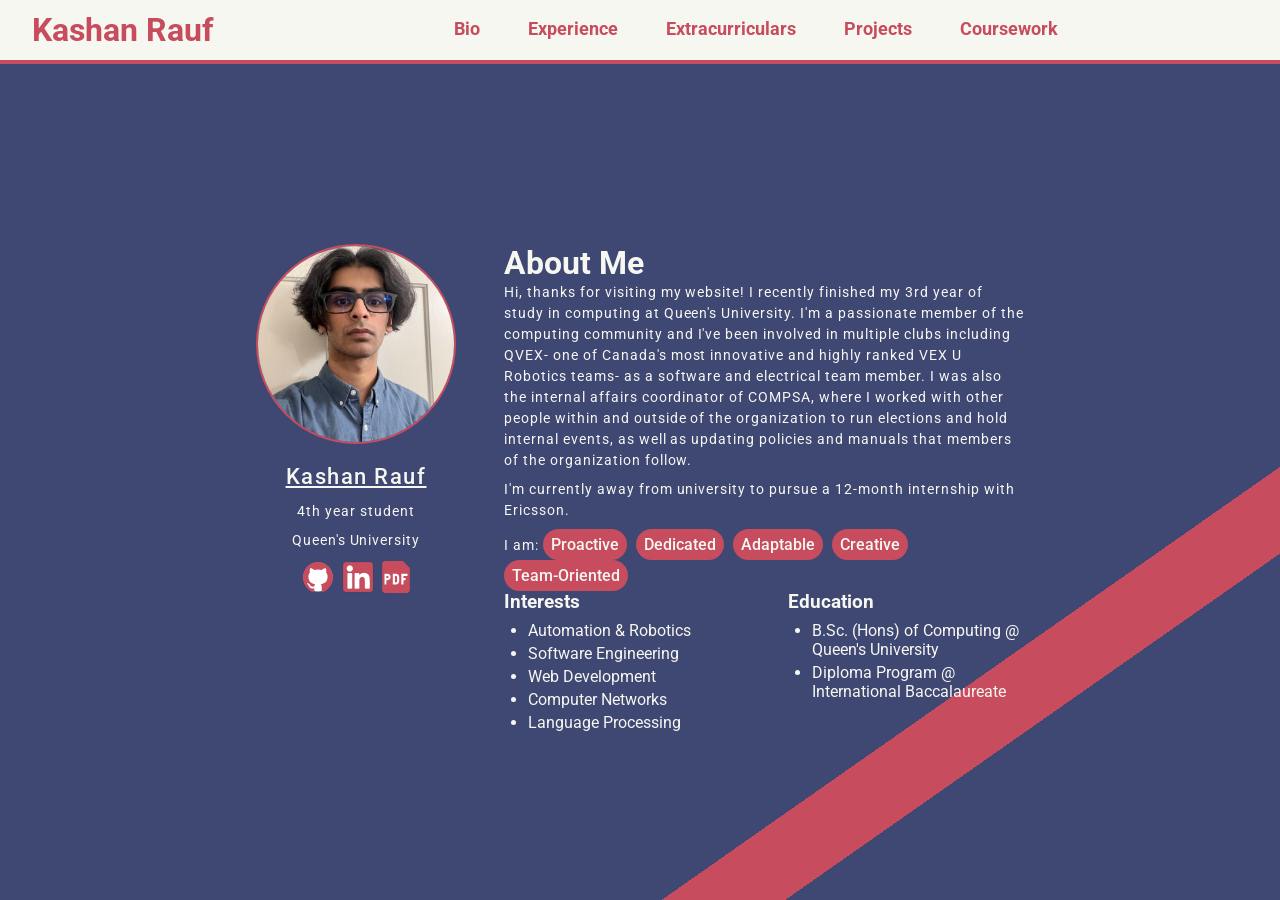
==== commit 397ba2ab: "addded resume" ====
--- a/index.html
+++ b/index.html
@@ -1,5 +1,6 @@
 <!DOCTYPE html>
 <html>
+
 <head>
     <meta charset="utf-8">
     <title>Kashan Rauf</title>
@@ -35,7 +36,7 @@
     <main>
         <div id="bio" class="subsection">
             <div class="profile-left">
-                <img class="pfp" src="img/profile.jpg" />
+                <img class="pfp" src="asset/profile.jpg" />
                 <p>Kashan Rauf</p>
                 <p>4th year student</p>
                 <p>Queen's University</p>
@@ -88,6 +89,21 @@
                             </svg>
                         </a>
                     </span>
+                    <span>
+                        <a href="asset/kashanrauf_resume.pdf" target="_blank">
+                            <svg class="social smaller" xmlns="http://www.w3.org/2000/svg" width="32px" height="24px" viewBox="0 0 15 15"
+                                fill="none">
+                                <rect xmlns="http://www.w3.org/2000/svg" x="2" y="5" width="11" height="9" fill="#ffffff"/>
+                                <path d="M3.5 8H3V7H3.5C3.77614 7 4 7.22386 4 7.5C4 7.77614 3.77614 8 3.5 8Z"
+                                    fill="#c74c5d" />
+                                <path d="M7 10V7H7.5C7.77614 7 8 7.22386 8 7.5V9.5C8 9.77614 7.77614 10 7.5 10H7Z"
+                                    fill="#c74c5d" />
+                                <path fill-rule="evenodd" clip-rule="evenodd" 
+                                    d="M1 1.5C1 0.671573 1.67157 0 2.5 0H10.7071L14 3.29289V13.5C14 14.3284 13.3284 15 12.5 15H2.5C1.67157 15 1 14.3284 1 13.5V1.5ZM3.5 6H2V11H3V9H3.5C4.32843 9 5 8.32843 5 7.5C5 6.67157 4.32843 6 3.5 6ZM7.5 6H6V11H7.5C8.32843 11 9 10.3284 9 9.5V7.5C9 6.67157 8.32843 6 7.5 6ZM10 11V6H13V7H11V8H12V9H11V11H10Z"
+                                    fill="#c74c5d" />
+                            </svg>
+                        </a>
+                    </span>
                 </div>
             </div>
             <div class="profile-main">
@@ -149,15 +165,17 @@
                         <ul>
                             <li>Applied SW troubleshooting methodologies across RAN infrastructure.</li>
                             <li>Collaborated with a team to analyze and investigate customer issues.</li>
-                            <li>Performing fault reproduction and handling configurations in applying RAN SW architecture and 3GPP.</li>
+                            <li>Performing fault reproduction and handling configurations in applying RAN SW
+                                architecture and 3GPP.</li>
                             <li>Operation and maintenance of SW/HW configurations.</li>
-                            <li>Implementation of AI and Machine Learning solutions to enhance uptime and effectiveness.</li>
+                            <li>Implementation of AI and Machine Learning solutions to enhance uptime and effectiveness.
+                            </li>
                         </ul>
                     </div>
                 </div>
             </div>
         </div>
-        
+
         <div id="extracurriculars" class="subsection">
             <h1>Extracurricular</h1>
             <div class="subsection-entry">
@@ -171,13 +189,20 @@
                         <!-- Organization -->
                         <h3>Queen's VEX U Robotics Team</h3>
                         <ul>
-                            <li>As a member of QVEX, I've had the chance to work with and learn from many talented peers and contribute to innovative, game-changing solutions to design problems faced by VEX Robotics teams.</li>
-                            <li>Encapsulated and integrated complex hardware subsystems to enable autonomous programming with real-time systems and remote control of robots for use in testing components and competitions.</li>
-                            <li>Designing and testing custom electronics and embedded systems, enabling support for innovative solutions using computer vision and Lidar-based GNC used by sophisticated autonomous routines.</li>
-                            <li>Used Rust to develop and document modules for the team's robot programming library, which enabled wireless communication between robots using radio components.</li>
-                        </ul>
-                    </div>
-                    <img src="img/qvex.jpg"/>
+                            <li>As a member of QVEX, I've had the chance to work with and learn from many talented peers
+                                and contribute to innovative, game-changing solutions to design problems faced by VEX
+                                Robotics teams.</li>
+                            <li>Encapsulated and integrated complex hardware subsystems to enable autonomous programming
+                                with real-time systems and remote control of robots for use in testing components and
+                                competitions.</li>
+                            <li>Designing and testing custom electronics and embedded systems, enabling support for
+                                innovative solutions using computer vision and Lidar-based GNC used by sophisticated
+                                autonomous routines.</li>
+                            <li>Used Rust to develop and document modules for the team's robot programming library,
+                                which enabled wireless communication between robots using radio components.</li>
+                        </ul>
+                    </div>
+                    <img src="asset/qvex.jpg" />
                 </div>
             </div>
 
@@ -192,13 +217,22 @@
                         <!-- Organization -->
                         <h3>Computing Students' Association</h3>
                         <ul>
-                            <li>Joining COMPSA was my way of giving back to the amazing community that makes the Computing faculty at Queen's special. I had the chance to work with other students of all years, as well as organizations outside of Computing such as the HSS and AMS to organize events and make decisions that enhance the student life at Queen's.</li>
-                            <li>Tasked with overseeing the internal affairs of the organization and ensure proceedings run smoothly during council meetings and general assembly where decisions impacting over 1000 students are made.</li>
-                            <li>Ensure that constitution and policies align with organization/school values and incorporating them into activities and initiatives.</li>
-                            <li>Planning COMPSA council elections for executives and directors by gathering nominations, overseeing campaigning periods, and managing polls. Successfully coordinated with other organizations to execute, while working with marketing team to achieve a voter turnout of over 450 eligible students.</li>
-                        </ul>
-                    </div>
-                    <img src="img/compsa.jpg"/>
+                            <li>Joining COMPSA was my way of giving back to the amazing community that makes the
+                                Computing faculty at Queen's special. I had the chance to work with other students of
+                                all years, as well as organizations outside of Computing such as the HSS and AMS to
+                                organize events and make decisions that enhance the student life at Queen's.</li>
+                            <li>Tasked with overseeing the internal affairs of the organization and ensure proceedings
+                                run smoothly during council meetings and general assembly where decisions impacting over
+                                1000 students are made.</li>
+                            <li>Ensure that constitution and policies align with organization/school values and
+                                incorporating them into activities and initiatives.</li>
+                            <li>Planning COMPSA council elections for executives and directors by gathering nominations,
+                                overseeing campaigning periods, and managing polls. Successfully coordinated with other
+                                organizations to execute, while working with marketing team to achieve a voter turnout
+                                of over 450 eligible students.</li>
+                        </ul>
+                    </div>
+                    <img src="asset/compsa.jpg" />
                 </div>
             </div>
         </div>
@@ -215,17 +249,27 @@
                         <!-- Tech Stack -->
                         <h3>Java, Maven, Spring Boot, Spring Security, JavaScript, ReactJS, MySQL, JWT</h3>
                         <ul>
-                            <li>The aim of this project is to recreate X (formerly Twitter) using technologies and skills I had been working on in smaller-scale projects. It is currently a work in progress but substantial progress has been made.</li>
-                            <li>My intention is not to copy every feature, but to make a web app with a very similar premise. I do not intend to implement every feature that X has, but to focus on major functionalities and original features not seen in X.</li>
-                            <li>Implements the Spring Boot/Security architectures to handle requests such as stateless authentication/registration and interaction with users and posts through secure REST APIs.</li>
-                            <li>The React-powered frontend mimics the original's to a degree, and it enables the intended user experiences- whether it be recreated or original.</li>
-                            <li>The unique features aim to emphasize internet subcultures and styles of communication that Gen Z is familiar with. One such example is the emote system, which allows for non-standard emoticons that align with references, ideas, and humour that Gen Z is familiar with.</li>
-                        </ul>
-                    </div>
-                    <img src="img/twitter_recreation.png"/>
-                </div>
-            </div>
-            
+                            <li>The aim of this project is to recreate X (formerly Twitter) using technologies and
+                                skills I had been working on in smaller-scale projects. It is currently a work in
+                                progress but substantial progress has been made.</li>
+                            <li>My intention is not to copy every feature, but to make a web app with a very similar
+                                premise. I do not intend to implement every feature that X has, but to focus on major
+                                functionalities and original features not seen in X.</li>
+                            <li>Implements the Spring Boot/Security architectures to handle requests such as stateless
+                                authentication/registration and interaction with users and posts through secure REST
+                                APIs.</li>
+                            <li>The React-powered frontend mimics the original's to a degree, and it enables the
+                                intended user experiences- whether it be recreated or original.</li>
+                            <li>The unique features aim to emphasize internet subcultures and styles of communication
+                                that Gen Z is familiar with. One such example is the emote system, which allows for
+                                non-standard emoticons that align with references, ideas, and humour that Gen Z is
+                                familiar with.</li>
+                        </ul>
+                    </div>
+                    <img src="asset/twitter_recreation.png" />
+                </div>
+            </div>
+
             <div class="subsection-entry">
                 <!-- Title with link -->
                 <div class="entry-header">
@@ -236,12 +280,16 @@
                         <!-- Tech Stack -->
                         <h3>Python, Flask, PyTest, MongoDB Atlas, HTML/CSS, Selenium</h3>
                         <ul>
-                            <li>A group project I worked on with 2 others for a course: CISC 327 (Software Quality Assurance).</li>
-                            <li>The intention of the project is to give students the opportunity to work together in an agile, iterative development style to develop a piece of software complete with unit, integration, and coverage tests.</li>
-                            <li>The Flask frontend interacts with the Python backend to fetch/send data about users, available flights, and bookings to/from the NoSQL database.</li>
-                        </ul>
-                    </div>
-                    <img src=""/>
+                            <li>A group project I worked on with 2 others for a course: CISC 327 (Software Quality
+                                Assurance).</li>
+                            <li>The intention of the project is to give students the opportunity to work together in an
+                                agile, iterative development style to develop a piece of software complete with unit,
+                                integration, and coverage tests.</li>
+                            <li>The Flask frontend interacts with the Python backend to fetch/send data about users,
+                                available flights, and bookings to/from the NoSQL database.</li>
+                        </ul>
+                    </div>
+                    <img src="" />
                 </div>
             </div>
 
@@ -255,12 +303,14 @@
                         <!-- Tech Stack -->
                         <h3>JavaScript, MongoDB, ExpressJS, React, NodeJS, Vite</h3>
                         <ul>
-                            <li>A react web app using the MERN stack, users can create, view, edit, and delete books.</li>
-                            <li>The frontend is modular and flexible since it is composed of several components designed for reusability.</li>
+                            <li>A react web app using the MERN stack, users can create, view, edit, and delete books.
+                            </li>
+                            <li>The frontend is modular and flexible since it is composed of several components designed
+                                for reusability.</li>
                             <li>Uses a RESTful web API to allow users to interact with the system.</li>
                         </ul>
                     </div>
-                    <img src=""/>
+                    <img src="" />
                 </div>
             </div>
 
@@ -274,12 +324,16 @@
                         <!-- Tech Stack -->
                         <h3>Unity, C#</h3>
                         <ul>
-                            <li>Developed from scratch with the effort of myself and 3 others. Planning, design, and development took place over the course of 3 months as an exhibit for the Queen's 2024 Creative Computing Showcase.</li>
-                            <li>Managed the development process and coordinated meetings and timelines to stay ahead of deadlines and ensure quality and polish.</li>
-                            <li>My main task was programming all mechanics and behaviors, as well as making item and projectile sprites.</li>
-                        </ul>
-                    </div>
-                    <img src="img/unity_game.png"/>
+                            <li>Developed from scratch with the effort of myself and 3 others. Planning, design, and
+                                development took place over the course of 3 months as an exhibit for the Queen's 2024
+                                Creative Computing Showcase.</li>
+                            <li>Managed the development process and coordinated meetings and timelines to stay ahead of
+                                deadlines and ensure quality and polish.</li>
+                            <li>My main task was programming all mechanics and behaviors, as well as making item and
+                                projectile sprites.</li>
+                        </ul>
+                    </div>
+                    <img src="asset/unity_game.png" />
                 </div>
             </div>
 
@@ -293,20 +347,26 @@
                         <!-- Tech Stack -->
                         <h3>Electrical Engineering, Hardware Debugging, PCB Design, STM32, I2C, PCIe</h3>
                         <ul>
-                            <li>Solved a critical error in a previous model by reviewing schematics and hardware debugging techniques.</li>
-                            <li>Redesigned various aspects of the previous iteration for compatibility with the Jetson Orin Nano (previously supported the Jetson Nano), including power delivery and sequencing.</li>
-                            <li>Implementing support for I2C cameras and LiDar modules used for computer vision and localization.</li>
-                            <li>Separate "debugging board" for examining input and output data from Jetson using USB and Ethernet.</li>
-                        </ul>
-                    </div>
-                    <img src=""/>
+                            <li>Solved a critical error in a previous model by reviewing schematics and hardware
+                                debugging techniques.</li>
+                            <li>Redesigned various aspects of the previous iteration for compatibility with the Jetson
+                                Orin Nano (previously supported the Jetson Nano), including power delivery and
+                                sequencing.</li>
+                            <li>Implementing support for I2C cameras and LiDar modules used for computer vision and
+                                localization.</li>
+                            <li>Separate "debugging board" for examining input and output data from Jetson using USB and
+                                Ethernet.</li>
+                        </ul>
+                    </div>
+                    <img src="" />
                 </div>
             </div>
         </div>
 
         <div id="coursework" class="subsection">
             <h1>Coursework</h1>
-            <p>Courses that taught relevant skills/experiences only. Electives not related to the field are not included.</p>
+            <p>Courses that taught relevant skills/experiences only. Electives not related to the field are not
+                included.</p>
             <div class="subsection-entry">
                 <!-- Year/Term -->
                 <div class="entry-header">
@@ -318,22 +378,30 @@
                         <h3>CISC 458- Programming Language Processors</h3>
                         <ul>
                             <li>Introduction to the systematic construction of a compiler.</li>
-                            <li>Grammars and languages, scanners, top-down and bottom-up parsing, runtime organization, symbol tables, internal representations; Polish notation, syntax trees, semantic routines, storage allocation, code generation, interpreters.</li>
+                            <li>Grammars and languages, scanners, top-down and bottom-up parsing, runtime organization,
+                                symbol tables, internal representations; Polish notation, syntax trees, semantic
+                                routines, storage allocation, code generation, interpreters.</li>
                         </ul>
                         <h3>CISC 365- Algorithms I</h3>
                         <ul>
-                            <li>Principles of design, analysis and implementation of efficient algorithms. Case studies from a variety of areas illustrate algorithmic paradigms.</li>
-                            <li>Divide and conquer methods, the greedy approach, branch and bound algorithms and dynamic programming.</li>
+                            <li>Principles of design, analysis and implementation of efficient algorithms. Case studies
+                                from a variety of areas illustrate algorithmic paradigms.</li>
+                            <li>Divide and conquer methods, the greedy approach, branch and bound algorithms and dynamic
+                                programming.</li>
                         </ul>
                         <h3>CISC 352- Artificial Intelligence</h3>
                         <ul>
-                            <li>An introduction to the basic principles and tools of artificial intelligence. Problem solving methods and knowledge representation techniques.</li>
-                            <li>Applying the intelligent agent paradigm as an underlying model for exploring AI problem domains, tools, and techniques.</li>
-                            <li>Intelligent agents. Search. Constraint satisfaction. Planning/automated planning. Bayesian networks. Probabilistic reasoning. Machine learning and deep learning.</li>
+                            <li>An introduction to the basic principles and tools of artificial intelligence. Problem
+                                solving methods and knowledge representation techniques.</li>
+                            <li>Applying the intelligent agent paradigm as an underlying model for exploring AI problem
+                                domains, tools, and techniques.</li>
+                            <li>Intelligent agents. Search. Constraint satisfaction. Planning/automated planning.
+                                Bayesian networks. Probabilistic reasoning. Machine learning and deep learning.</li>
                         </ul>
                         <h3>CISC 332- Database Management Systems</h3>
                         <ul>
-                            <li>Data models: relational, entity-relationship. Relational query languages: relational algebra and SQL. Relational database design.</li>
+                            <li>Data models: relational, entity-relationship. Relational query languages: relational
+                                algebra and SQL. Relational database design.</li>
                             <li>Application interfaces and embedded SQL. Storage and indexing.</li>
                         </ul>
                     </div>
@@ -350,23 +418,33 @@
                         <!-- Class/Description -->
                         <h3>CISC 360- Programming Paradigms</h3>
                         <ul>
-                            <li>Review of imperatives programming features. Introduction to other widely used programming paradigms. Functional programming languages, such as LISP and Haskell. Higher order functions, lazy evaluation, abstract and recursive types, structural induction, symbolic expressions.</li>
-                            <li>Logic programming languages, such as PROLOG. Operational interpretation of predicates and terms, proof search, unification, backtracking. Typical applications.</li>
+                            <li>Review of imperatives programming features. Introduction to other widely used
+                                programming paradigms. Functional programming languages, such as LISP and Haskell.
+                                Higher order functions, lazy evaluation, abstract and recursive types, structural
+                                induction, symbolic expressions.</li>
+                            <li>Logic programming languages, such as PROLOG. Operational interpretation of predicates
+                                and terms, proof search, unification, backtracking. Typical applications.</li>
                         </ul>
                         <h3>CISC 327- Software Quality Assurance</h3>
                         <ul>
                             <li>Validation of software throughout the life cycle.</li>
-                            <li>Comparative effectiveness in defect removal of formal methods (proofs of correctness), inspection (walkthroughs and reviews), and testing (unit, integration, and system testing; white box versus black box).</li>
+                            <li>Comparative effectiveness in defect removal of formal methods (proofs of correctness),
+                                inspection (walkthroughs and reviews), and testing (unit, integration, and system
+                                testing; white box versus black box).</li>
                         </ul>
                         <h3>CISC 324- Operating Systems</h3>
                         <ul>
-                            <li>Layered operating systems for conventional shared memory computers: concurrent processes.</li>
-                            <li>Synchronization and communication. Concurrent algorithms. Scheduling. Deadlock. Memory management. Protection. File systems. Device management. Typical layers.</li>
+                            <li>Layered operating systems for conventional shared memory computers: concurrent
+                                processes.</li>
+                            <li>Synchronization and communication. Concurrent algorithms. Scheduling. Deadlock. Memory
+                                management. Protection. File systems. Device management. Typical layers.</li>
                         </ul>
                         <h3>CISC 322- Software Architecture</h3>
                         <ul>
-                            <li>Abstractions and patterns of interactions and relationships among modules. Design recovery; relationship of architecture to requirements and testing.</li>
-                            <li>Students in groups of 5-6 analyze an open source repository in 3 stages: theoretical implementation, actual implementation, and improvement.</li>
+                            <li>Abstractions and patterns of interactions and relationships among modules. Design
+                                recovery; relationship of architecture to requirements and testing.</li>
+                            <li>Students in groups of 5-6 analyze an open source repository in 3 stages: theoretical
+                                implementation, actual implementation, and improvement.</li>
                         </ul>
                     </div>
                 </div>
@@ -382,28 +460,39 @@
                         <!-- Class/Description -->
                         <h3>CISC 235- Data Structures</h3>
                         <ul>
-                            <li>Design and implementation of advanced data structures and related algorithms, including correctness and complexity analysis.</li>
+                            <li>Design and implementation of advanced data structures and related algorithms, including
+                                correctness and complexity analysis.</li>
                             <li>Tradeoffs among alternative implementations of a module interface.</li>
                         </ul>
                         <h3>CISC 226- Game Design</h3>
                         <ul>
                             <li>An introduction to techniques for designing elementary computer games.</li>
-                            <li>Topics included game development tools and processes, principles of game design, game prototyping and game evaluation.</li>
-                            <li>Students undertook a final project (in teams of 4-5) to make a Unity game by applying the topics they have studied.</li>
+                            <li>Topics included game development tools and processes, principles of game design, game
+                                prototyping and game evaluation.</li>
+                            <li>Students undertook a final project (in teams of 4-5) to make a Unity game by applying
+                                the topics they have studied.</li>
                         </ul>
                         <h3>CISC 223- Software Specifications</h3>
                         <ul>
-                            <li>Introduction to techniques for specifying the behaviour of software, with applications of these techniques to design, verification and construction of software.</li>
-                            <li>Logic-based techniques such as loop invariants and class invariants. Automata and grammar-based techniques, with applications to scanners, parsers, user-interface dialogs and embedded systems. Computability issues in software specifications.</li>
+                            <li>Introduction to techniques for specifying the behaviour of software, with applications
+                                of these techniques to design, verification and construction of software.</li>
+                            <li>Logic-based techniques such as loop invariants and class invariants. Automata and
+                                grammar-based techniques, with applications to scanners, parsers, user-interface dialogs
+                                and embedded systems. Computability issues in software specifications.</li>
                         </ul>
                         <h3>CISC 220- System Level programming</h3>
                         <ul>
-                            <li>Basic concepts of Unix-like systems. Shells and scripting. System-level programming in the C language. Software development tools and techniques.</li>
+                            <li>Basic concepts of Unix-like systems. Shells and scripting. System-level programming in
+                                the C language. Software development tools and techniques.</li>
                         </ul>
                         <h3>COGS 100- Intro to Cognitive Science</h3>
                         <ul>
-                            <li>A multidisciplinary approach to the study of the mind combining approached from philosophy, psychology, linguistics, neuroscience, anthropology, and artificial intelligence.</li>
-                            <li>Logic, rules, concepts, and other mental representations used to generate thought and behaviour. Implementation of computational and cognitive models of mental processes.</li>
+                            <li>A multidisciplinary approach to the study of the mind combining approached from
+                                philosophy, psychology, linguistics, neuroscience, anthropology, and artificial
+                                intelligence.</li>
+                            <li>Logic, rules, concepts, and other mental representations used to generate thought and
+                                behaviour. Implementation of computational and cognitive models of mental processes.
+                            </li>
                         </ul>
                     </div>
                 </div>
@@ -419,23 +508,28 @@
                         <!-- Class/Description -->
                         <h3>CISC 221- Computer Architecture</h3>
                         <ul>
-                            <li>The descriptive levels of computer architecture. Instruction-set architectures, assembly, data representation.</li>
-                            <li>Support for operating-system management and high-level languages. Input/output and interrupts. Designing for performance. Digital logic.</li>
+                            <li>The descriptive levels of computer architecture. Instruction-set architectures,
+                                assembly, data representation.</li>
+                            <li>Support for operating-system management and high-level languages. Input/output and
+                                interrupts. Designing for performance. Digital logic.</li>
                         </ul>
                         <h3>CISC 204- Logic for Computing Science</h3>
                         <ul>
                             <li>Elements of mathematical logic with computing applications.</li>
-                            <li>Formal proof systems for propositional and predicate logic. Interpretations, validity, and satisfiability. Introduction to soundness, completeness and decidability.</li>
+                            <li>Formal proof systems for propositional and predicate logic. Interpretations, validity,
+                                and satisfiability. Introduction to soundness, completeness and decidability.</li>
                         </ul>
                         <h3>CISC 203- Discrete Math for Computing II</h3>
                         <ul>
                             <li>Advanced proof methods for discrete structures from an object-oriented perspective.</li>
-                            <li>Combinatorics: advanced counting methods. Solving and applying recurrence relations. Graph theory including graph algorithms, structural induction, and proofs.</li>
+                            <li>Combinatorics: advanced counting methods. Solving and applying recurrence relations.
+                                Graph theory including graph algorithms, structural induction, and proofs.</li>
                         </ul>
                         <h3>STAT 263- Introduction to Statistics</h3>
                         <ul>
                             <li>A basic course in statistical methods with the necessary probability included.</li>
-                            <li>Topics include probability models, random variables, distributions, estimation, hypothesis testing, elementary nonparametric methods.</li>
+                            <li>Topics include probability models, random variables, distributions, estimation,
+                                hypothesis testing, elementary nonparametric methods.</li>
                         </ul>
                     </div>
                 </div>
@@ -451,8 +545,10 @@
                         <!-- Class/Description -->
                         <h3>CISC 124- Intro to Computing Science II</h3>
                         <ul>
-                            <li>Introduction to software design and development with the object-oriented paradigm, and its effect on abstraction and component re-use.</li>
-                            <li>Working in groups using incremental development and version management. Test driven development. Numerical computation.</li>
+                            <li>Introduction to software design and development with the object-oriented paradigm, and
+                                its effect on abstraction and component re-use.</li>
+                            <li>Working in groups using incremental development and version management. Test driven
+                                development. Numerical computation.</li>
                         </ul>
                         <h3>MATH 121B- Differential & Integral Calculus</h3>
                         <ul>
@@ -477,22 +573,31 @@
                         <h3>CISC 121- Intro to Compuuting Science I</h3>
                         <ul>
                             <li>Introduction to design, analysis, and implementation of algorithms using Python.</li>
-                            <li>Recursion, backtracking, and exits. Linear data structures (stacks and queues). Elementary searching and sorting. Order-of-magnitude complexity. Documentation, iterative program development, translating natural language to code, testing and debugging.</li>
+                            <li>Recursion, backtracking, and exits. Linear data structures (stacks and queues).
+                                Elementary searching and sorting. Order-of-magnitude complexity. Documentation,
+                                iterative program development, translating natural language to code, testing and
+                                debugging.</li>
                         </ul>
                         <h3>CISC 102- Discrete Math for Computing I</h3>
                         <ul>
-                            <li>Introduction to mathematical discourse and proof methods with a focus on discrete structures.</li>
-                            <li>Sets, sequences, and relations. Properties of the integers. Induction. Counting with permutations and combinations, pigeonhole principle. Principle of Inclusion-exclusion. Introduction to graphs and graph terminology.</li>
+                            <li>Introduction to mathematical discourse and proof methods with a focus on discrete
+                                structures.</li>
+                            <li>Sets, sequences, and relations. Properties of the integers. Induction. Counting with
+                                permutations and combinations, pigeonhole principle. Principle of Inclusion-exclusion.
+                                Introduction to graphs and graph terminology.</li>
                         </ul>
                         <h3>MATH 121A- Differential & Integral Calculus</h3>
                         <ul>
-                            <li>Differentiation and integration with applications to biology, physics, chemistry, economics, and social sciences.</li>
+                            <li>Differentiation and integration with applications to biology, physics, chemistry,
+                                economics, and social sciences.</li>
                             <li>Topics included differential equations, multivariable differential calculus.</li>
                         </ul>
                         <h3>MATH 111A- Linear Algebra</h3>
                         <ul>
-                            <li>An introduction to matrices and linear algebra. Emphasis on applications to biological and economic systems and to computer applications.</li>
-                            <li>Topics covered included systems of equations, eigenvalues, recursions, orthogonality, regression analysis, and geometric transformations.</li>
+                            <li>An introduction to matrices and linear algebra. Emphasis on applications to biological
+                                and economic systems and to computer applications.</li>
+                            <li>Topics covered included systems of equations, eigenvalues, recursions, orthogonality,
+                                regression analysis, and geometric transformations.</li>
                         </ul>
                     </div>
                 </div>
@@ -504,4 +609,5 @@
 
     </footer>
 </body>
+
 </html>
--- a/styles/styles.css
+++ b/styles/styles.css
@@ -233,4 +233,10 @@
 .social {
   height: 36px;
   width: 36px;
+  
+}
+
+.smaller {
+  width: 32px;
+
 }
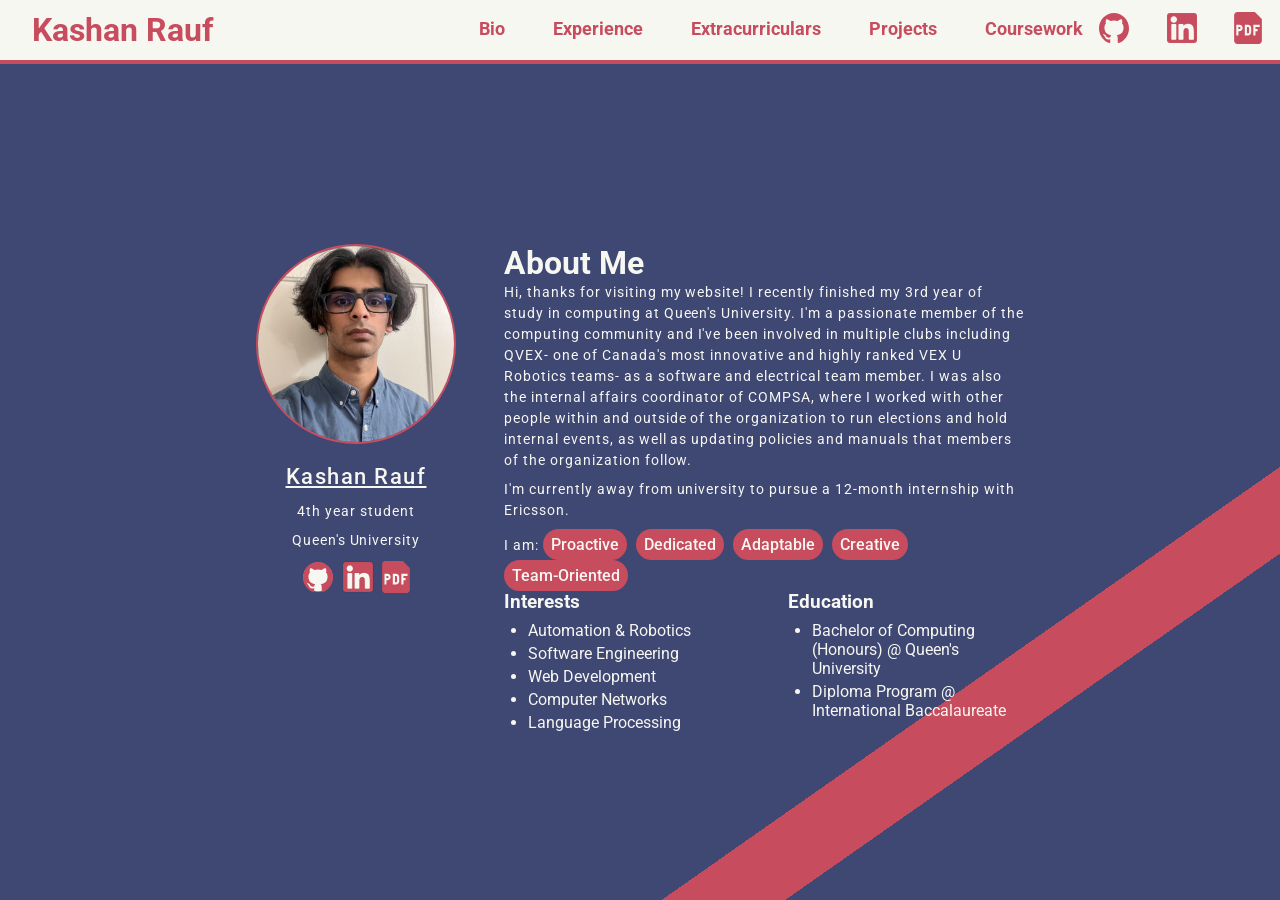
==== commit bee9ec24: "Updated work experience and made GitHub, LinkedIn, and resume links more accessible" ====
--- a/index.html
+++ b/index.html
@@ -17,6 +17,7 @@
 <body>
     <header>
         <h1>Kashan Rauf</h1>
+        <div></div>
         <nav class="quick-links">
             <ul>
                 <li><a href="#bio">Bio</a></li>
@@ -27,9 +28,72 @@
             </ul>
         </nav>
 
+        <div></div>
         <div>
-        </div>
-        <div>
+        <div class="quick-links">
+            <ul>
+                <li>
+                    <a href="https://github.com/KashanRauf" target="_blank">
+                        <svg class="social" viewBox="-2 -2 24.00 24.00" version="1.1" xmlns="http://www.w3.org/2000/svg"
+                            xmlns:xlink="http://www.w3.org/1999/xlink" fill="#F7F7F2" stroke="#F7F7F2"
+                            transform="rotate(0)">
+                            <g id="SVGRepo_bgCarrier" stroke-width="0"
+                                transform="translate(1.8999999999999986,1.8999999999999986), scale(0.81)">
+                                <rect x="-2" y="-2" width="24.00" height="24.00" rx="12" fill="#F7F7F2" strokewidth="0">
+                                </rect>
+                            </g>
+                            <g id="SVGRepo_tracerCarrier" stroke-linecap="round" stroke-linejoin="round"
+                                stroke="#F7F7F2" stroke-width="0.04"></g>
+                            <g id="SVGRepo_iconCarrier">
+                                <defs> </defs>
+                                <g id="Page-1" stroke-width="0.0002" fill="none" fill-rule="evenodd">
+                                    <g id="Dribbble-Light-Preview" transform="translate(-140.000000, -7559.000000)"
+                                        fill="#c74c5d">
+                                        <g id="icons" transform="translate(56.000000, 160.000000)">
+                                            <path
+                                                d="M94,7399 C99.523,7399 104,7403.59 104,7409.253 C104,7413.782 101.138,7417.624 97.167,7418.981 C96.66,7419.082 96.48,7418.762 96.48,7418.489 C96.48,7418.151 96.492,7417.047 96.492,7415.675 C96.492,7414.719 96.172,7414.095 95.813,7413.777 C98.04,7413.523 100.38,7412.656 100.38,7408.718 C100.38,7407.598 99.992,7406.684 99.35,7405.966 C99.454,7405.707 99.797,7404.664 99.252,7403.252 C99.252,7403.252 98.414,7402.977 96.505,7404.303 C95.706,7404.076 94.85,7403.962 94,7403.958 C93.15,7403.962 92.295,7404.076 91.497,7404.303 C89.586,7402.977 88.746,7403.252 88.746,7403.252 C88.203,7404.664 88.546,7405.707 88.649,7405.966 C88.01,7406.684 87.619,7407.598 87.619,7408.718 C87.619,7412.646 89.954,7413.526 92.175,7413.785 C91.889,7414.041 91.63,7414.493 91.54,7415.156 C90.97,7415.418 89.522,7415.871 88.63,7414.304 C88.63,7414.304 88.101,7413.319 87.097,7413.247 C87.097,7413.247 86.122,7413.234 87.029,7413.87 C87.029,7413.87 87.684,7414.185 88.139,7415.37 C88.139,7415.37 88.726,7417.2 91.508,7416.58 C91.513,7417.437 91.522,7418.245 91.522,7418.489 C91.522,7418.76 91.338,7419.077 90.839,7418.982 C86.865,7417.627 84,7413.783 84,7409.253 C84,7403.59 88.478,7399 94,7399"
+                                                id="github-[#c74c5d]"> </path>
+                                        </g>
+                                    </g>
+                                </g>
+                            </g>
+                        </svg>
+                    </a>
+                </li>
+                <li>
+                    <a href="https://www.linkedin.com/in/kashan-rauf/" target="_blank">
+                        <svg class="social" version="1.1" id="Layer_1" xmlns="http://www.w3.org/2000/svg"
+                            xmlns:xlink="http://www.w3.org/1999/xlink" viewBox="-38.2 -38.2 458.40 458.40"
+                            xml:space="preserve" fill="#F7F7F2" stroke="#F7F7F2">
+                            <g id="SVGRepo_bgCarrier" stroke-width="0" transform="translate(45.84,45.84), scale(0.76)">
+                                <rect x="-38.2" y="-38.2" width="458.40" height="458.40" rx="0" fill="#F7F7F2"
+                                    strokewidth="0"></rect>
+                            </g>
+                            <g id="SVGRepo_tracerCarrier" stroke-linecap="round" stroke-linejoin="round"
+                                stroke="#F7F7F2" stroke-width="0.764"></g>
+                            <g id="SVGRepo_iconCarrier">
+                                <path style="fill:#c74c5d;"
+                                    d="M347.445,0H34.555C15.471,0,0,15.471,0,34.555v312.889C0,366.529,15.471,382,34.555,382h312.889 C366.529,382,382,366.529,382,347.444V34.555C382,15.471,366.529,0,347.445,0z M118.207,329.844c0,5.554-4.502,10.056-10.056,10.056 H65.345c-5.554,0-10.056-4.502-10.056-10.056V150.403c0-5.554,4.502-10.056,10.056-10.056h42.806 c5.554,0,10.056,4.502,10.056,10.056V329.844z M86.748,123.432c-22.459,0-40.666-18.207-40.666-40.666S64.289,42.1,86.748,42.1 s40.666,18.207,40.666,40.666S109.208,123.432,86.748,123.432z M341.91,330.654c0,5.106-4.14,9.246-9.246,9.246H286.73 c-5.106,0-9.246-4.14-9.246-9.246v-84.168c0-12.556,3.683-55.021-32.813-55.021c-28.309,0-34.051,29.066-35.204,42.11v97.079 c0,5.106-4.139,9.246-9.246,9.246h-44.426c-5.106,0-9.246-4.14-9.246-9.246V149.593c0-5.106,4.14-9.246,9.246-9.246h44.426 c5.106,0,9.246,4.14,9.246,9.246v15.655c10.497-15.753,26.097-27.912,59.312-27.912c73.552,0,73.131,68.716,73.131,106.472 L341.91,330.654L341.91,330.654z">
+                                </path>
+                            </g>
+                        </svg>
+                    </a>
+                </li>
+                <li>
+                    <a href="asset/kashanrauf_resume.pdf" target="_blank">
+                        <svg class="social smaller" xmlns="http://www.w3.org/2000/svg" width="32px" height="24px"
+                            viewBox="0 0 15 15" fill="none">
+                            <rect xmlns="http://www.w3.org/2000/svg" x="2" y="5" width="11" height="9" fill="#F7F7F2" />
+                            <path d="M3.5 8H3V7H3.5C3.77614 7 4 7.22386 4 7.5C4 7.77614 3.77614 8 3.5 8Z"
+                                fill="#c74c5d" />
+                            <path d="M7 10V7H7.5C7.77614 7 8 7.22386 8 7.5V9.5C8 9.77614 7.77614 10 7.5 10H7Z"
+                                fill="#c74c5d" />
+                            <path fill-rule="evenodd" clip-rule="evenodd"
+                                d="M1 1.5C1 0.671573 1.67157 0 2.5 0H10.7071L14 3.29289V13.5C14 14.3284 13.3284 15 12.5 15H2.5C1.67157 15 1 14.3284 1 13.5V1.5ZM3.5 6H2V11H3V9H3.5C4.32843 9 5 8.32843 5 7.5C5 6.67157 4.32843 6 3.5 6ZM7.5 6H6V11H7.5C8.32843 11 9 10.3284 9 9.5V7.5C9 6.67157 8.32843 6 7.5 6ZM10 11V6H13V7H11V8H12V9H11V11H10Z"
+                                fill="#c74c5d" />
+                        </svg>
+                    </a>
+            </ul>
         </div>
     </header>
 
@@ -45,14 +109,14 @@
                         <a href="https://github.com/KashanRauf" target="_blank">
                             <svg class="social" viewBox="-2 -2 24.00 24.00" version="1.1"
                                 xmlns="http://www.w3.org/2000/svg" xmlns:xlink="http://www.w3.org/1999/xlink"
-                                fill="#ffffff" stroke="#ffffff" transform="rotate(0)">
+                                fill="#F7F7F2" stroke="#F7F7F2" transform="rotate(0)">
                                 <g id="SVGRepo_bgCarrier" stroke-width="0"
                                     transform="translate(1.8999999999999986,1.8999999999999986), scale(0.81)">
-                                    <rect x="-2" y="-2" width="24.00" height="24.00" rx="12" fill="#ffffff"
+                                    <rect x="-2" y="-2" width="24.00" height="24.00" rx="12" fill="#F7F7F2"
                                         strokewidth="0"></rect>
                                 </g>
                                 <g id="SVGRepo_tracerCarrier" stroke-linecap="round" stroke-linejoin="round"
-                                    stroke="#CCCCCC" stroke-width="0.04"></g>
+                                    stroke="#F7F7F2" stroke-width="0.04"></g>
                                 <g id="SVGRepo_iconCarrier">
                                     <defs> </defs>
                                     <g id="Page-1" stroke-width="0.0002" fill="none" fill-rule="evenodd">
@@ -76,7 +140,7 @@
                                 xml:space="preserve" fill="#000000" stroke="#000000">
                                 <g id="SVGRepo_bgCarrier" stroke-width="0"
                                     transform="translate(45.84,45.84), scale(0.76)">
-                                    <rect x="-38.2" y="-38.2" width="458.40" height="458.40" rx="0" fill="#ffffff"
+                                    <rect x="-38.2" y="-38.2" width="458.40" height="458.40" rx="0" fill="#F7F7F2"
                                         strokewidth="0"></rect>
                                 </g>
                                 <g id="SVGRepo_tracerCarrier" stroke-linecap="round" stroke-linejoin="round"
@@ -91,14 +155,15 @@
                     </span>
                     <span>
                         <a href="asset/kashanrauf_resume.pdf" target="_blank">
-                            <svg class="social smaller" xmlns="http://www.w3.org/2000/svg" width="32px" height="24px" viewBox="0 0 15 15"
-                                fill="none">
-                                <rect xmlns="http://www.w3.org/2000/svg" x="2" y="5" width="11" height="9" fill="#ffffff"/>
+                            <svg class="social smaller" xmlns="http://www.w3.org/2000/svg" width="32px" height="24px"
+                                viewBox="0 0 15 15" fill="none">
+                                <rect xmlns="http://www.w3.org/2000/svg" x="2" y="5" width="11" height="9"
+                                    fill="#F7F7F2" />
                                 <path d="M3.5 8H3V7H3.5C3.77614 7 4 7.22386 4 7.5C4 7.77614 3.77614 8 3.5 8Z"
                                     fill="#c74c5d" />
                                 <path d="M7 10V7H7.5C7.77614 7 8 7.22386 8 7.5V9.5C8 9.77614 7.77614 10 7.5 10H7Z"
                                     fill="#c74c5d" />
-                                <path fill-rule="evenodd" clip-rule="evenodd" 
+                                <path fill-rule="evenodd" clip-rule="evenodd"
                                     d="M1 1.5C1 0.671573 1.67157 0 2.5 0H10.7071L14 3.29289V13.5C14 14.3284 13.3284 15 12.5 15H2.5C1.67157 15 1 14.3284 1 13.5V1.5ZM3.5 6H2V11H3V9H3.5C4.32843 9 5 8.32843 5 7.5C5 6.67157 4.32843 6 3.5 6ZM7.5 6H6V11H7.5C8.32843 11 9 10.3284 9 9.5V7.5C9 6.67157 8.32843 6 7.5 6ZM10 11V6H13V7H11V8H12V9H11V11H10Z"
                                     fill="#c74c5d" />
                             </svg>
@@ -146,7 +211,7 @@
             <div class="profile-sub">
                 <h3>Education</h3>
                 <ul>
-                    <li>B.Sc. (Hons) of Computing @ Queen's University</li>
+                    <li>Bachelor of Computing (Honours) @ Queen's University</li>
                     <li>Diploma Program @ International Baccalaureate</li>
                 </ul>
             </div>
@@ -163,13 +228,15 @@
                     <div>
                         <h3><a href="https://www.ericsson.com">Ericsson</a></h3>
                         <ul>
-                            <li>Applied SW troubleshooting methodologies across RAN infrastructure.</li>
-                            <li>Collaborated with a team to analyze and investigate customer issues.</li>
-                            <li>Performing fault reproduction and handling configurations in applying RAN SW
-                                architecture and 3GPP.</li>
-                            <li>Operation and maintenance of SW/HW configurations.</li>
-                            <li>Implementation of AI and Machine Learning solutions to enhance uptime and effectiveness.
-                            </li>
+                            <li>Configuring private 5G networks used by SMEs for research & development in real-world
+                                environments as part of our collaboration with Canada's Centre of Excellence in Next
+                                Generation Networks.</li>
+                            <li>Aiding the development of 3GPP NR Positioning to be used by smart devices and wearables,
+                                achieving a maximum uncertainty of 2m and average latency of less than 1ms for
+                                smartphones
+                                and RedCap devices.</li>
+                            <li>Writing and modernizing automation tools/scripts that support over 200 employees daily,
+                                including AI solutions that massively streamline a variety of time-consuming tasks.</li>
                         </ul>
                     </div>
                 </div>
@@ -187,7 +254,7 @@
                 <div class="entry-body">
                     <div>
                         <!-- Organization -->
-                        <h3>Queen's VEX U Robotics Team</h3>
+                        <h3><a href="www.youtube.com/@queensvex">Queen's VEX U Robotics Team</a></h3>
                         <ul>
                             <li>As a member of QVEX, I've had the chance to work with and learn from many talented peers
                                 and contribute to innovative, game-changing solutions to design problems faced by VEX
@@ -215,7 +282,7 @@
                 <div class="entry-body">
                     <div>
                         <!-- Organization -->
-                        <h3>Computing Students' Association</h3>
+                        <h3><a href="https://compsa.ca">Computing Students' Association</a></h3>
                         <ul>
                             <li>Joining COMPSA was my way of giving back to the amazing community that makes the
                                 Computing faculty at Queen's special. I had the chance to work with other students of
@@ -225,11 +292,10 @@
                                 run smoothly during council meetings and general assembly where decisions impacting over
                                 1000 students are made.</li>
                             <li>Ensure that constitution and policies align with organization/school values and
-                                incorporating them into activities and initiatives.</li>
+                                incorporating them into COMPSA's activities and initiatives.</li>
                             <li>Planning COMPSA council elections for executives and directors by gathering nominations,
-                                overseeing campaigning periods, and managing polls. Successfully coordinated with other
-                                organizations to execute, while working with marketing team to achieve a voter turnout
-                                of over 450 eligible students.</li>
+                                overseeing campaigning periods, and managing polls. Collaborated in marketing campaigns
+                                which enabled a voter turnout of 45% of the eligible students.</li>
                         </ul>
                     </div>
                     <img src="asset/compsa.jpg" />
--- a/styles/styles.css
+++ b/styles/styles.css
@@ -12,8 +12,6 @@
 GRAY COLOR 2: ##F7F7F2
   TINTS: 
 HIGHLIGHT COLOR: #c74c5d
-
-ICON PACK: 
 */
 
 :root {
@@ -40,21 +38,37 @@
   height: 100vh;
 }
 
+
 header {
   display: flex;
   align-items: center;
   justify-content: space-between;
   padding: 0 32px;
+  padding-right: 0;
   border-bottom: solid 4px var(--gray-1);
+}
+
+/* SVG Icons */
+.socials {
+  & a, a:hover, a:visited {
+    text-decoration: none;
+  }
+}
+.social {
+  height: 36px;
+  width: 36px;
+  
+}
+.smaller {
+  width: 32px;
 }
 
 nav {
   height: 100%;
 }
 
-.quick-links > ul {
+.quick-links ul {
   display: flex;
-  width: 30vw;
   align-items: center;
   height: 100%;
   list-style: none;
@@ -77,6 +91,16 @@
   a, a:hover, a:visited {
     color: inherit;
     text-decoration: none;
+  }
+}
+
+nav.quick-links ul {
+  width: 30vw;  
+}
+
+div.quick-links ul {
+  li {
+    padding: 10px 16px;
   }
 }
 
@@ -221,22 +245,4 @@
       align-self:flex-start
     }
   }
-}
-
-/* SVG Icons */
-.socials {
-  & a, a:hover, a:visited {
-    text-decoration: none;
-  }
-}
-
-.social {
-  height: 36px;
-  width: 36px;
-  
-}
-
-.smaller {
-  width: 32px;
-
 }
